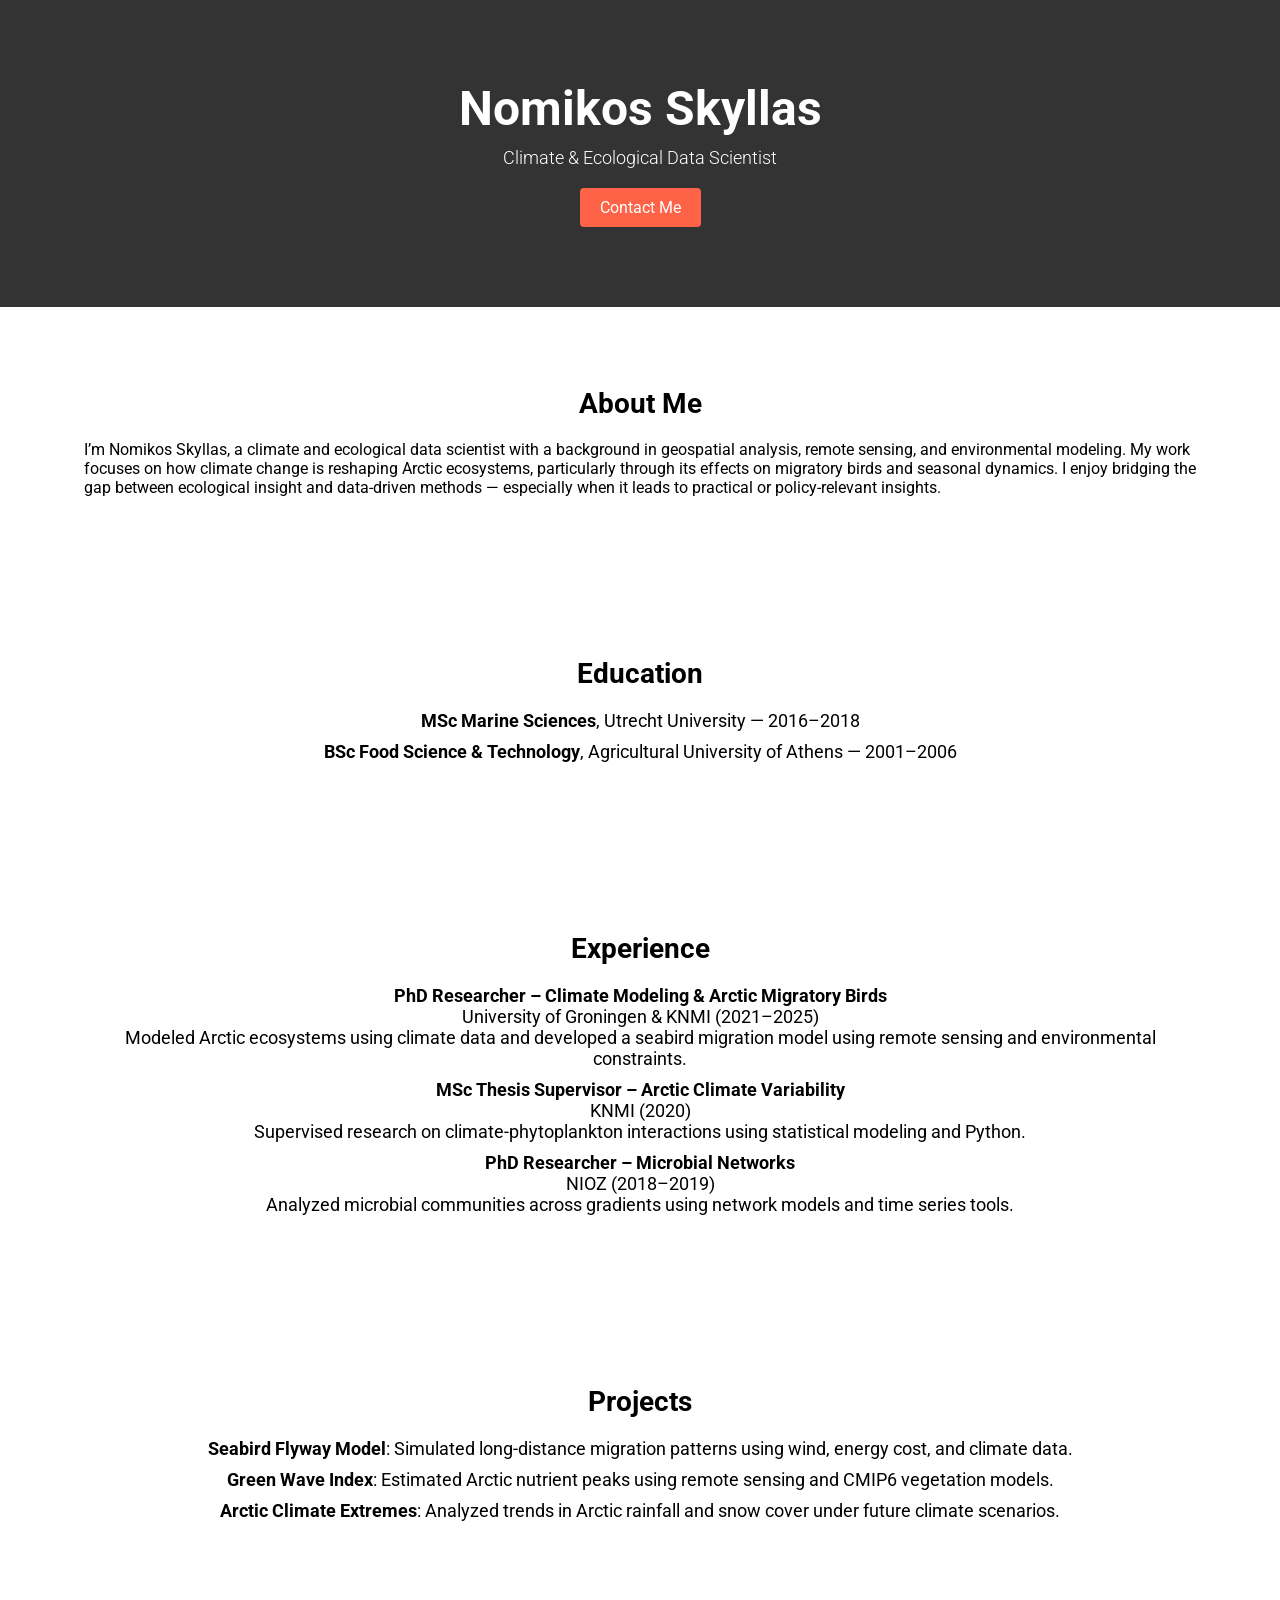
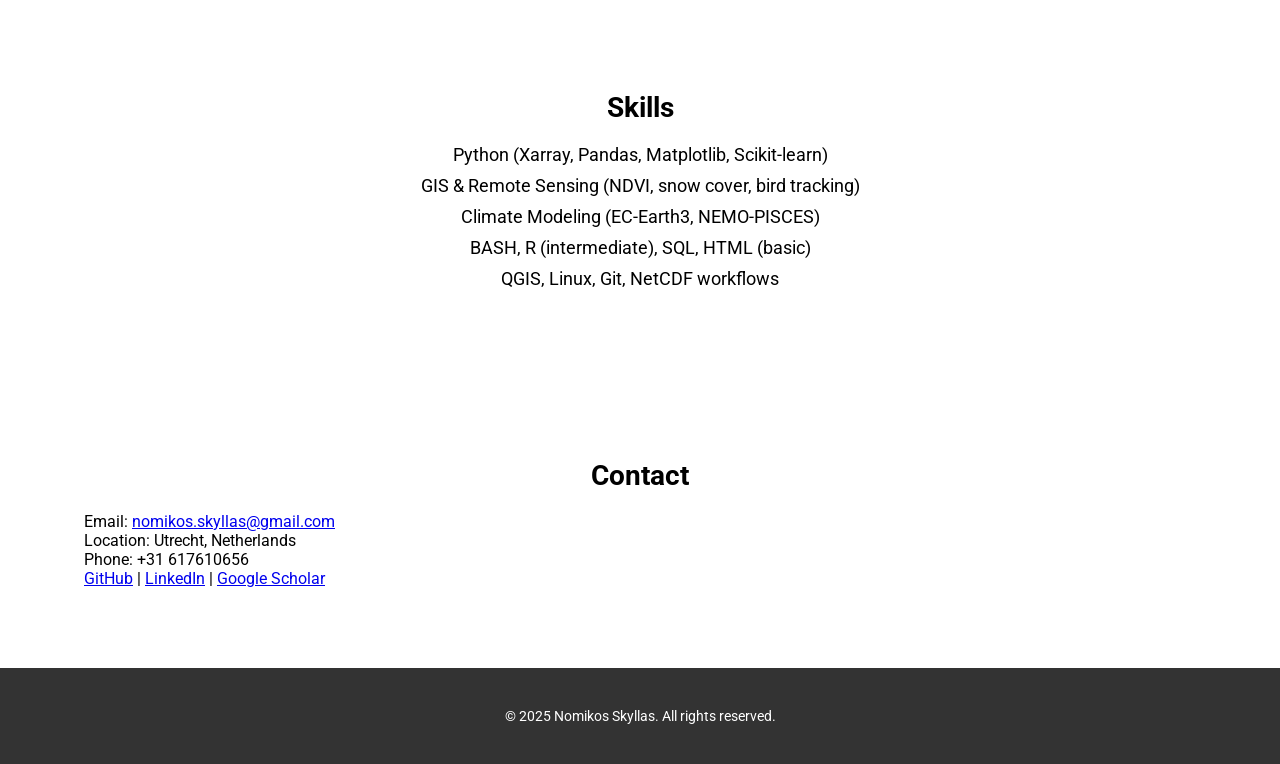
==== index.html @ 6b1311b4 "Update index.html" ====
<!DOCTYPE html>
<html lang="en">
<head>
    <meta charset="UTF-8">
    <meta name="viewport" content="width=device-width, initial-scale=1.0">
    <title>Nomikos Skyllas | Portfolio</title>
    <link href="https://fonts.googleapis.com/css2?family=Roboto:wght@400;700&display=swap" rel="stylesheet">
    <link rel="stylesheet" href="style.css">
</head>
<body>
    <header>
        <div class="container">
            <h1>Nomikos Skyllas</h1>
            <p>Climate & Ecological Data Scientist</p>
            <a href="#contact" class="btn">Contact Me</a>
        </div>
    </header>

    <section id="about">
        <div class="container">
            <h2>About Me</h2>
            <p>I’m Nomikos Skyllas, a climate and ecological data scientist with a background in geospatial analysis, remote sensing, and environmental modeling. My work focuses on how climate change is reshaping Arctic ecosystems, particularly through its effects on migratory birds and seasonal dynamics. I enjoy bridging the gap between ecological insight and data-driven methods — especially when it leads to practical or policy-relevant insights.</p>
        </div>
    </section>

    <section id="education">
        <div class="container">
            <h2>Education</h2>
            <ul>
                <li><strong>MSc Marine Sciences</strong>, Utrecht University — 2016–2018</li>
                <li><strong>BSc Food Science & Technology</strong>, Agricultural University of Athens — 2001–2006</li>
            </ul>
        </div>
    </section>

    <section id="experience">
        <div class="container">
            <h2>Experience</h2>
            <ul>
                <li><strong>PhD Researcher – Climate Modeling & Arctic Migratory Birds</strong><br>
                University of Groningen & KNMI (2021–2025)<br>
                Modeled Arctic ecosystems using climate data and developed a seabird migration model using remote sensing and environmental constraints.</li>
                <li><strong>MSc Thesis Supervisor – Arctic Climate Variability</strong><br>
                KNMI (2020)<br>
                Supervised research on climate-phytoplankton interactions using statistical modeling and Python.</li>
                <li><strong>PhD Researcher – Microbial Networks</strong><br>
                NIOZ (2018–2019)<br>
                Analyzed microbial communities across gradients using network models and time series tools.</li>
            </ul>
        </div>
    </section>

    <section id="projects">
        <div class="container">
            <h2>Projects</h2>
            <ul>
                <li><strong>Seabird Flyway Model</strong>: Simulated long-distance migration patterns using wind, energy cost, and climate data.</li>
                <li><strong>Green Wave Index</strong>: Estimated Arctic nutrient peaks using remote sensing and CMIP6 vegetation models.</li>
                <li><strong>Arctic Climate Extremes</strong>: Analyzed trends in Arctic rainfall and snow cover under future climate scenarios.</li>
            </ul>
        </div>
    </section>

    <section id="skills">
        <div class="container">
            <h2>Skills</h2>
            <ul>
                <li>Python (Xarray, Pandas, Matplotlib, Scikit-learn)</li>
                <li>GIS & Remote Sensing (NDVI, snow cover, bird tracking)</li>
                <li>Climate Modeling (EC-Earth3, NEMO-PISCES)</li>
                <li>BASH, R (intermediate), SQL, HTML (basic)</li>
                <li>QGIS, Linux, Git, NetCDF workflows</li>
            </ul>
        </div>
    </section>

    <section id="contact">
        <div class="container">
            <h2>Contact</h2>
            <p>Email: <a href="mailto:nomikos.skyllas@gmail.com">nomikos.skyllas@gmail.com</a></p>
            <p>Location: Utrecht, Netherlands</p>
            <p>Phone: +31 617610656</p>
            <p>
                <a href="https://github.com/NSkyllas" target="_blank">GitHub</a> |
                <a href="https://www.linkedin.com/in/nomikos-skyllas" target="_blank">LinkedIn</a> |
                <a href="https://scholar.google.nl/citations?user=HnM_-lwAAAAJ&hl=en" target="_blank">Google Scholar</a>
            </p>
        </div>
    </section>

    <footer>
        <div class="container">
            <p>&copy; 2025 Nomikos Skyllas. All rights reserved.</p>
        </div>
    </footer>
</body>
</html>
---- style.css ----
/* style.css */
* {
    margin: 0;
    padding: 0;
    box-sizing: border-box;
}

body {
    font-family: 'Roboto', sans-serif;
}

.container {
    width: 90%;
    max-width: 1200px;
    margin: 0 auto;
    padding: 20px;
}

header {
    background: #333;
    color: white;
    padding: 60px 0;
    text-align: center;
}

header h1 {
    font-size: 48px;
    margin-bottom: 10px;
}

header p {
    font-size: 18px;
    font-weight: 300;
}

header .btn {
    display: inline-block;
    margin-top: 20px;
    padding: 10px 20px;
    background-color: #ff6347;
    color: white;
    text-decoration: none;
    border-radius: 4px;
    font-size: 16px;
    transition: background-color 0.3s ease;
}

header .btn:hover {
    background-color: #e5533f;
}

section {
    padding: 60px 0;
}

h2 {
    font-size: 28px;
    margin-bottom: 20px;
    text-align: center;
}

ul {
    list-style: none;
    padding: 0;
    text-align: center;
}

ul li {
    font-size: 18px;
    margin-bottom: 10px;
}

ul li a {
    color: #333;
    text-decoration: none;
    transition: color 0.3s;
}

ul li a:hover {
    color: #ff6347;
}

footer {
    background-color: #333;
    color: white;
    padding: 20px 0;
    text-align: center;
}

footer p {
    font-size: 14px;
}
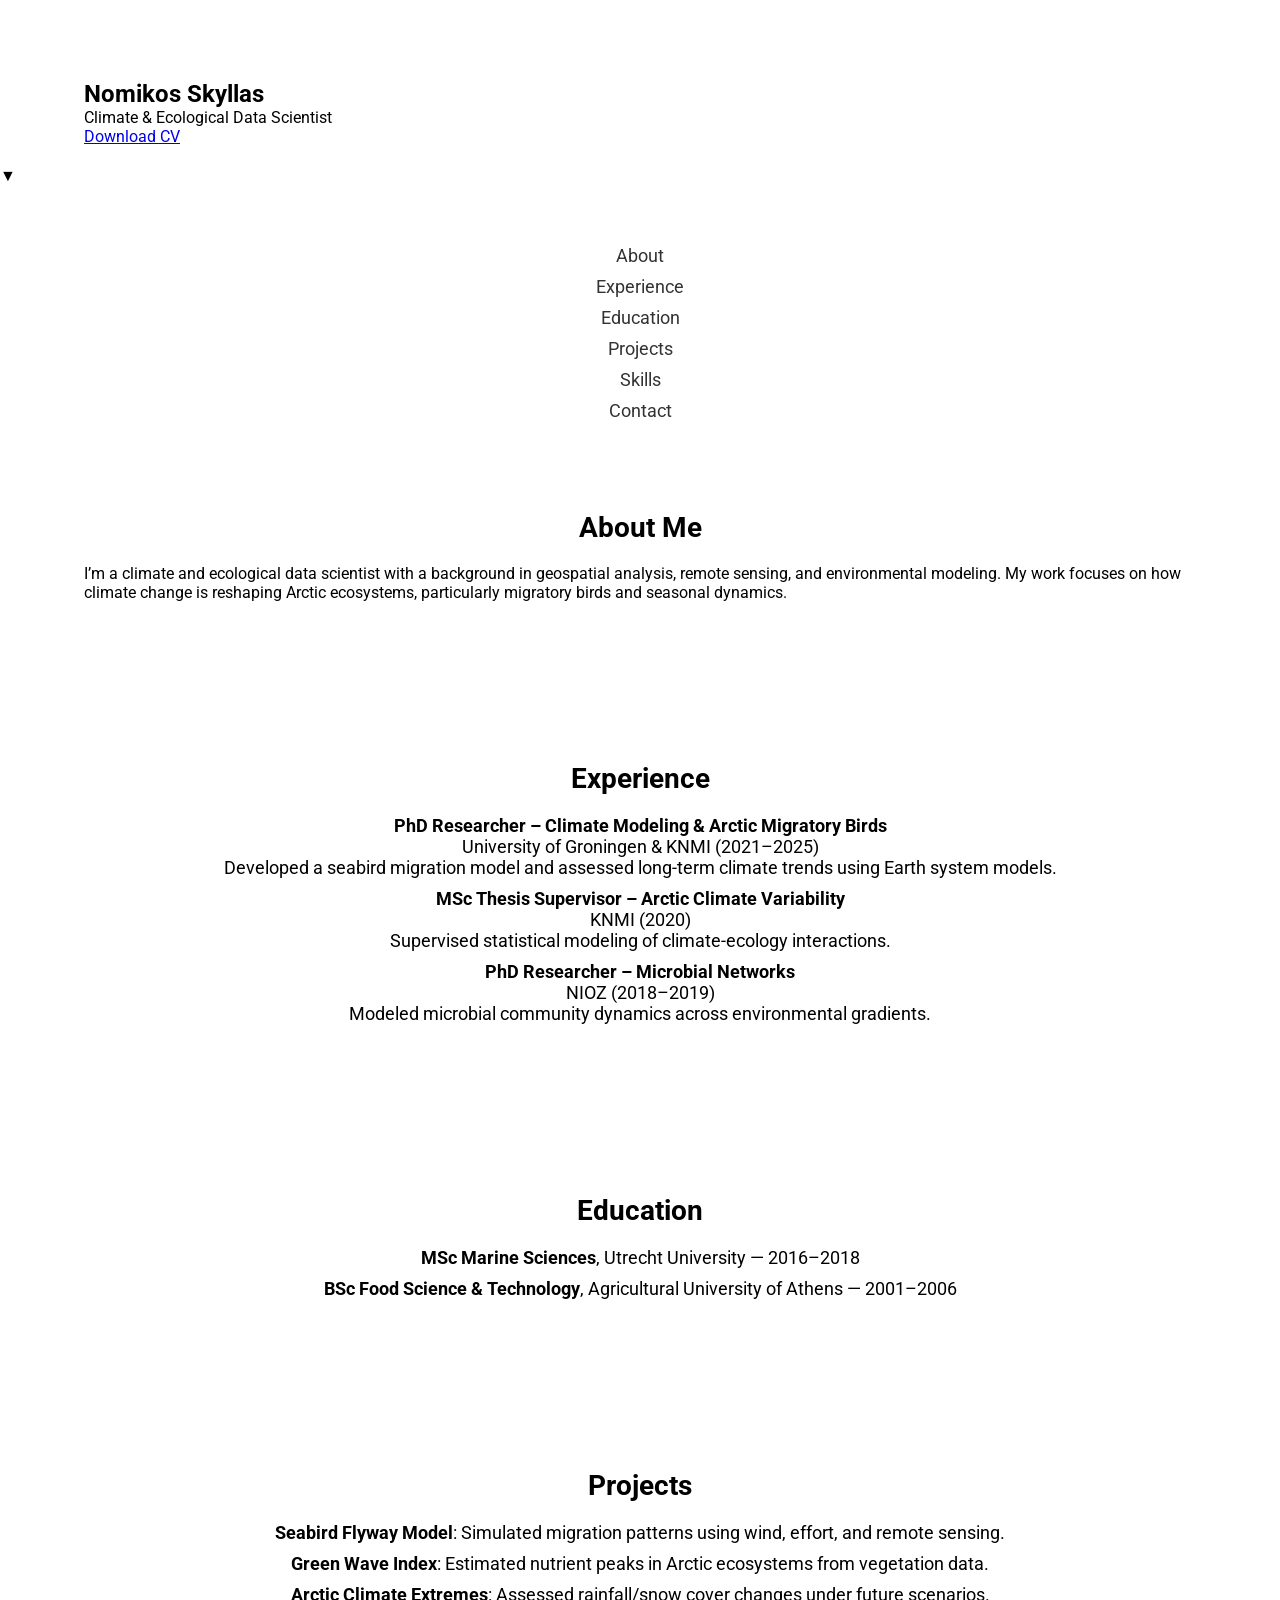
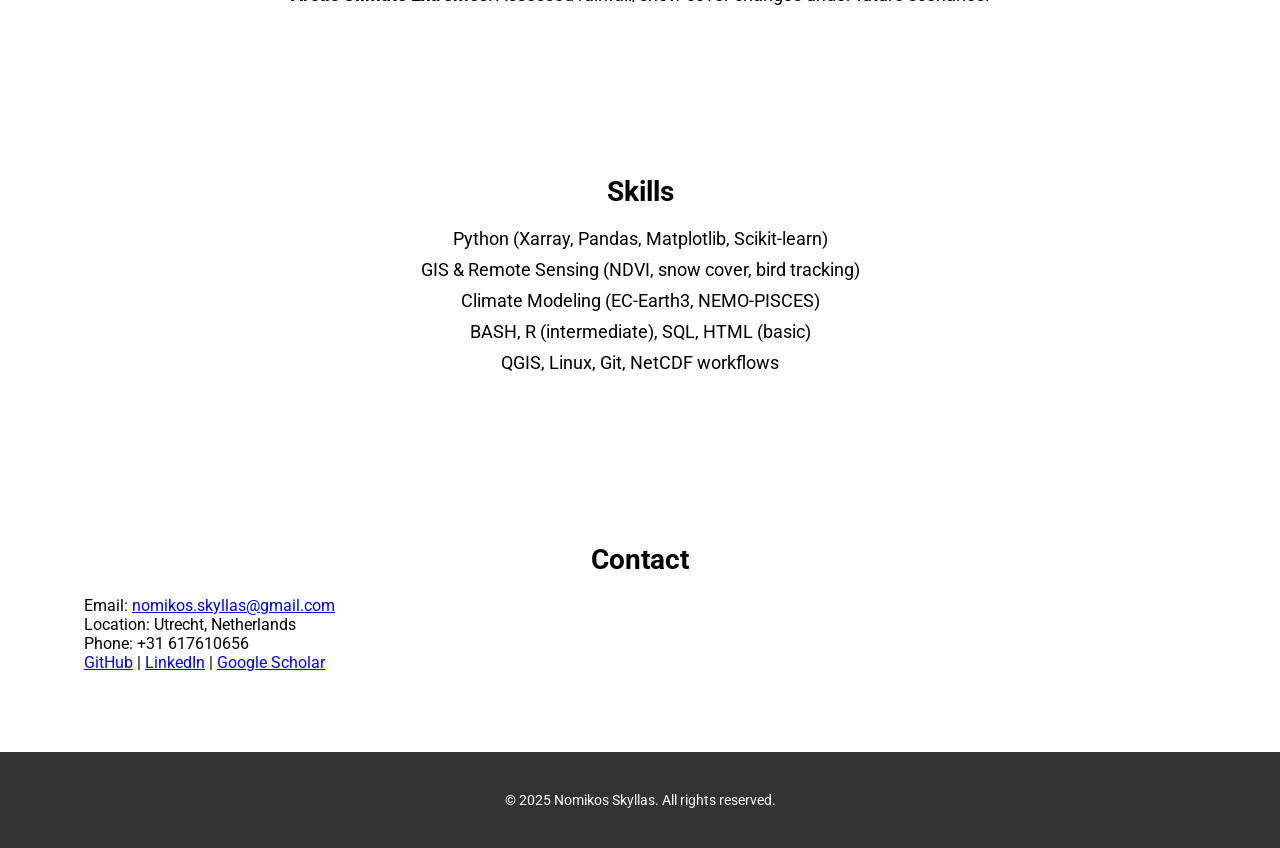
==== commit c222ef3b: "Update index.html" ====
--- a/index.html
+++ b/index.html
@@ -1,97 +1,124 @@
 <!DOCTYPE html>
 <html lang="en">
 <head>
-    <meta charset="UTF-8">
-    <meta name="viewport" content="width=device-width, initial-scale=1.0">
-    <title>Nomikos Skyllas | Portfolio</title>
-    <link href="https://fonts.googleapis.com/css2?family=Roboto:wght@400;700&display=swap" rel="stylesheet">
-    <link rel="stylesheet" href="style.css">
+  <meta charset="UTF-8" />
+  <meta name="viewport" content="width=device-width, initial-scale=1.0"/>
+  <title>Nomikos Skyllas | Portfolio</title>
+  <link href="https://fonts.googleapis.com/css2?family=Roboto:wght@400;700&display=swap" rel="stylesheet"/>
+  <link rel="stylesheet" href="style.css" />
 </head>
 <body>
-    <header>
-        <div class="container">
-            <h1>Nomikos Skyllas</h1>
-            <p>Climate & Ecological Data Scientist</p>
-            <a href="#contact" class="btn">Contact Me</a>
-        </div>
-    </header>
 
-    <section id="about">
-        <div class="container">
-            <h2>About Me</h2>
-            <p>I’m Nomikos Skyllas, a climate and ecological data scientist with a background in geospatial analysis, remote sensing, and environmental modeling. My work focuses on how climate change is reshaping Arctic ecosystems, particularly through its effects on migratory birds and seasonal dynamics. I enjoy bridging the gap between ecological insight and data-driven methods — especially when it leads to practical or policy-relevant insights.</p>
-        </div>
-    </section>
+  <!-- HERO SECTION -->
+  <section id="hero">
+    <div class="hero-content container">
+      <h1>Nomikos Skyllas</h1>
+      <p>Climate & Ecological Data Scientist</p>
+      <a href="N_Skyllas_CV.pdf" class="btn" download>Download CV</a>
+    </div>
+    <div class="scroll-down">&#x25BC;</div>
+  </section>
 
-    <section id="education">
-        <div class="container">
-            <h2>Education</h2>
-            <ul>
-                <li><strong>MSc Marine Sciences</strong>, Utrecht University — 2016–2018</li>
-                <li><strong>BSc Food Science & Technology</strong>, Agricultural University of Athens — 2001–2006</li>
-            </ul>
-        </div>
-    </section>
+  <!-- NAVIGATION (optional floating menu or placeholder) -->
+  <nav class="main-nav">
+    <ul>
+      <li><a href="#about">About</a></li>
+      <li><a href="#experience">Experience</a></li>
+      <li><a href="#education">Education</a></li>
+      <li><a href="#projects">Projects</a></li>
+      <li><a href="#skills">Skills</a></li>
+      <li><a href="#contact">Contact</a></li>
+    </ul>
+  </nav>
 
-    <section id="experience">
-        <div class="container">
-            <h2>Experience</h2>
-            <ul>
-                <li><strong>PhD Researcher – Climate Modeling & Arctic Migratory Birds</strong><br>
-                University of Groningen & KNMI (2021–2025)<br>
-                Modeled Arctic ecosystems using climate data and developed a seabird migration model using remote sensing and environmental constraints.</li>
-                <li><strong>MSc Thesis Supervisor – Arctic Climate Variability</strong><br>
-                KNMI (2020)<br>
-                Supervised research on climate-phytoplankton interactions using statistical modeling and Python.</li>
-                <li><strong>PhD Researcher – Microbial Networks</strong><br>
-                NIOZ (2018–2019)<br>
-                Analyzed microbial communities across gradients using network models and time series tools.</li>
-            </ul>
-        </div>
-    </section>
+  <!-- ABOUT -->
+  <section id="about">
+    <div class="container">
+      <h2>About Me</h2>
+      <p>I’m a climate and ecological data scientist with a background in geospatial analysis, remote sensing, and environmental modeling. My work focuses on how climate change is reshaping Arctic ecosystems, particularly migratory birds and seasonal dynamics.</p>
+    </div>
+  </section>
 
-    <section id="projects">
-        <div class="container">
-            <h2>Projects</h2>
-            <ul>
-                <li><strong>Seabird Flyway Model</strong>: Simulated long-distance migration patterns using wind, energy cost, and climate data.</li>
-                <li><strong>Green Wave Index</strong>: Estimated Arctic nutrient peaks using remote sensing and CMIP6 vegetation models.</li>
-                <li><strong>Arctic Climate Extremes</strong>: Analyzed trends in Arctic rainfall and snow cover under future climate scenarios.</li>
-            </ul>
-        </div>
-    </section>
+  <!-- EXPERIENCE -->
+  <section id="experience">
+    <div class="container">
+      <h2>Experience</h2>
+      <ul>
+        <li>
+          <strong>PhD Researcher – Climate Modeling & Arctic Migratory Birds</strong><br>
+          University of Groningen & KNMI (2021–2025)<br>
+          Developed a seabird migration model and assessed long-term climate trends using Earth system models.
+        </li>
+        <li>
+          <strong>MSc Thesis Supervisor – Arctic Climate Variability</strong><br>
+          KNMI (2020)<br>
+          Supervised statistical modeling of climate-ecology interactions.
+        </li>
+        <li>
+          <strong>PhD Researcher – Microbial Networks</strong><br>
+          NIOZ (2018–2019)<br>
+          Modeled microbial community dynamics across environmental gradients.
+        </li>
+      </ul>
+    </div>
+  </section>
 
-    <section id="skills">
-        <div class="container">
-            <h2>Skills</h2>
-            <ul>
-                <li>Python (Xarray, Pandas, Matplotlib, Scikit-learn)</li>
-                <li>GIS & Remote Sensing (NDVI, snow cover, bird tracking)</li>
-                <li>Climate Modeling (EC-Earth3, NEMO-PISCES)</li>
-                <li>BASH, R (intermediate), SQL, HTML (basic)</li>
-                <li>QGIS, Linux, Git, NetCDF workflows</li>
-            </ul>
-        </div>
-    </section>
+  <!-- EDUCATION -->
+  <section id="education">
+    <div class="container">
+      <h2>Education</h2>
+      <ul>
+        <li><strong>MSc Marine Sciences</strong>, Utrecht University — 2016–2018</li>
+        <li><strong>BSc Food Science & Technology</strong>, Agricultural University of Athens — 2001–2006</li>
+      </ul>
+    </div>
+  </section>
 
-    <section id="contact">
-        <div class="container">
-            <h2>Contact</h2>
-            <p>Email: <a href="mailto:nomikos.skyllas@gmail.com">nomikos.skyllas@gmail.com</a></p>
-            <p>Location: Utrecht, Netherlands</p>
-            <p>Phone: +31 617610656</p>
-            <p>
-                <a href="https://github.com/NSkyllas" target="_blank">GitHub</a> |
-                <a href="https://www.linkedin.com/in/nomikos-skyllas" target="_blank">LinkedIn</a> |
-                <a href="https://scholar.google.nl/citations?user=HnM_-lwAAAAJ&hl=en" target="_blank">Google Scholar</a>
-            </p>
-        </div>
-    </section>
+  <!-- PROJECTS -->
+  <section id="projects">
+    <div class="container">
+      <h2>Projects</h2>
+      <ul>
+        <li><strong>Seabird Flyway Model</strong>: Simulated migration patterns using wind, effort, and remote sensing.</li>
+        <li><strong>Green Wave Index</strong>: Estimated nutrient peaks in Arctic ecosystems from vegetation data.</li>
+        <li><strong>Arctic Climate Extremes</strong>: Assessed rainfall/snow cover changes under future scenarios.</li>
+      </ul>
+    </div>
+  </section>
 
-    <footer>
-        <div class="container">
-            <p>&copy; 2025 Nomikos Skyllas. All rights reserved.</p>
-        </div>
-    </footer>
+  <!-- SKILLS -->
+  <section id="skills">
+    <div class="container">
+      <h2>Skills</h2>
+      <ul>
+        <li>Python (Xarray, Pandas, Matplotlib, Scikit-learn)</li>
+        <li>GIS & Remote Sensing (NDVI, snow cover, bird tracking)</li>
+        <li>Climate Modeling (EC-Earth3, NEMO-PISCES)</li>
+        <li>BASH, R (intermediate), SQL, HTML (basic)</li>
+        <li>QGIS, Linux, Git, NetCDF workflows</li>
+      </ul>
+    </div>
+  </section>
+
+  <!-- CONTACT -->
+  <section id="contact">
+    <div class="container">
+      <h2>Contact</h2>
+      <p>Email: <a href="mailto:nomikos.skyllas@gmail.com">nomikos.skyllas@gmail.com</a></p>
+      <p>Location: Utrecht, Netherlands</p>
+      <p>Phone: +31 617610656</p>
+      <p>
+        <a href="https://github.com/NSkyllas" target="_blank">GitHub</a> |
+        <a href="https://linkedin.com/in/nomikos-skyllas" target="_blank">LinkedIn</a> |
+        <a href="https://scholar.google.nl/citations?user=HnM_-lwAAAAJ&hl=en" target="_blank">Google Scholar</a>
+      </p>
+    </div>
+  </section>
+
+  <footer>
+    <div class="container">
+      <p>&copy; 2025 Nomikos Skyllas. All rights reserved.</p>
+    </div>
+  </footer>
 </body>
 </html>
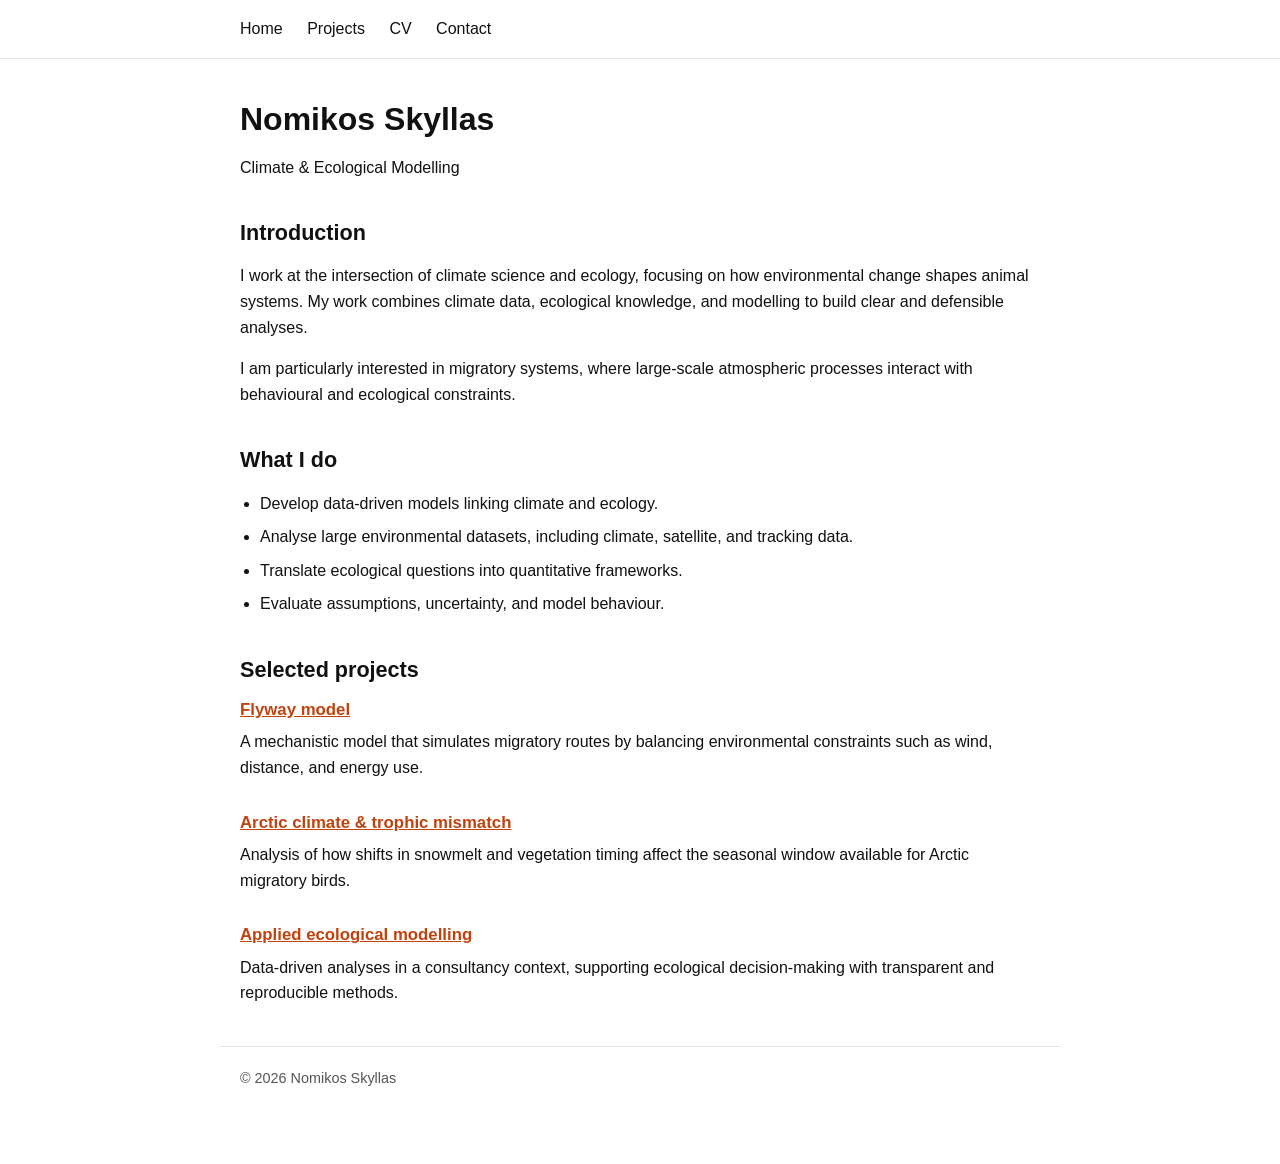
==== commit a5aec918: "created page" ====
--- a/index.html
+++ b/index.html
@@ -2,123 +2,84 @@
 <html lang="en">
 <head>
   <meta charset="UTF-8" />
-  <meta name="viewport" content="width=device-width, initial-scale=1.0"/>
-  <title>Nomikos Skyllas | Portfolio</title>
-  <link href="https://fonts.googleapis.com/css2?family=Roboto:wght@400;700&display=swap" rel="stylesheet"/>
-  <link rel="stylesheet" href="style.css" />
+  <meta name="viewport" content="width=device-width, initial-scale=1.0" />
+  <meta
+    name="description"
+    content="Portfolio website for Nomikos Skyllas, climate and ecological modelling specialist."
+  />
+  <title>Nomikos Skyllas | Home</title>
+  <link rel="stylesheet" href="assets/css/style.css" />
 </head>
 <body>
+  <header>
+    <nav aria-label="Primary">
+      <a href="index.html">Home</a>
+      <a href="projects.html">Projects</a>
+      <a href="cv.html">CV</a>
+      <a href="contact.html">Contact</a>
+    </nav>
+  </header>
 
-  <!-- HERO SECTION -->
-  <section id="hero">
-    <div class="hero-content container">
+  <main>
+    <section>
       <h1>Nomikos Skyllas</h1>
-      <p>Climate & Ecological Data Scientist</p>
-      <a href="N_Skyllas_CV.pdf" class="btn" download>Download CV</a>
-    </div>
-    <div class="scroll-down">&#x25BC;</div>
-  </section>
+      <p>Climate &amp; Ecological Modelling</p>
+    </section>
 
-  <!-- NAVIGATION (optional floating menu or placeholder) -->
-  <nav class="main-nav">
-    <ul>
-      <li><a href="#about">About</a></li>
-      <li><a href="#experience">Experience</a></li>
-      <li><a href="#education">Education</a></li>
-      <li><a href="#projects">Projects</a></li>
-      <li><a href="#skills">Skills</a></li>
-      <li><a href="#contact">Contact</a></li>
-    </ul>
-  </nav>
+    <section>
+      <h2>Introduction</h2>
+      <p>
+        I work at the intersection of climate science and ecology, focusing on how
+        environmental change shapes animal systems. My work combines climate data,
+        ecological knowledge, and modelling to build clear and defensible analyses.
+      </p>
+      <p>
+        I am particularly interested in migratory systems, where large-scale atmospheric
+        processes interact with behavioural and ecological constraints.
+      </p>
+    </section>
 
-  <!-- ABOUT -->
-  <section id="about">
-    <div class="container">
-      <h2>About Me</h2>
-      <p>I’m a climate and ecological data scientist with a background in geospatial analysis, remote sensing, and environmental modeling. My work focuses on how climate change is reshaping Arctic ecosystems, particularly migratory birds and seasonal dynamics.</p>
-    </div>
-  </section>
+    <section>
+      <h2>What I do</h2>
+      <ul>
+        <li>Develop data-driven models linking climate and ecology.</li>
+        <li>Analyse large environmental datasets, including climate, satellite, and tracking data.</li>
+        <li>Translate ecological questions into quantitative frameworks.</li>
+        <li>Evaluate assumptions, uncertainty, and model behaviour.</li>
+      </ul>
+    </section>
 
-  <!-- EXPERIENCE -->
-  <section id="experience">
-    <div class="container">
-      <h2>Experience</h2>
-      <ul>
-        <li>
-          <strong>PhD Researcher – Climate Modeling & Arctic Migratory Birds</strong><br>
-          University of Groningen & KNMI (2021–2025)<br>
-          Developed a seabird migration model and assessed long-term climate trends using Earth system models.
-        </li>
-        <li>
-          <strong>MSc Thesis Supervisor – Arctic Climate Variability</strong><br>
-          KNMI (2020)<br>
-          Supervised statistical modeling of climate-ecology interactions.
-        </li>
-        <li>
-          <strong>PhD Researcher – Microbial Networks</strong><br>
-          NIOZ (2018–2019)<br>
-          Modeled microbial community dynamics across environmental gradients.
-        </li>
-      </ul>
-    </div>
-  </section>
+    <section>
+      <h2>Selected projects</h2>
 
-  <!-- EDUCATION -->
-  <section id="education">
-    <div class="container">
-      <h2>Education</h2>
-      <ul>
-        <li><strong>MSc Marine Sciences</strong>, Utrecht University — 2016–2018</li>
-        <li><strong>BSc Food Science & Technology</strong>, Agricultural University of Athens — 2001–2006</li>
-      </ul>
-    </div>
-  </section>
+      <article class="project">
+        <h3><a href="projects/flyway-model.html">Flyway model</a></h3>
+        <p>
+          A mechanistic model that simulates migratory routes by balancing environmental
+          constraints such as wind, distance, and energy use.
+        </p>
+      </article>
 
-  <!-- PROJECTS -->
-  <section id="projects">
-    <div class="container">
-      <h2>Projects</h2>
-      <ul>
-        <li><strong>Seabird Flyway Model</strong>: Simulated migration patterns using wind, effort, and remote sensing.</li>
-        <li><strong>Green Wave Index</strong>: Estimated nutrient peaks in Arctic ecosystems from vegetation data.</li>
-        <li><strong>Arctic Climate Extremes</strong>: Assessed rainfall/snow cover changes under future scenarios.</li>
-      </ul>
-    </div>
-  </section>
+      <article class="project">
+        <h3><a href="projects/arctic-climate.html">Arctic climate &amp; trophic mismatch</a></h3>
+        <p>
+          Analysis of how shifts in snowmelt and vegetation timing affect the seasonal
+          window available for Arctic migratory birds.
+        </p>
+      </article>
 
-  <!-- SKILLS -->
-  <section id="skills">
-    <div class="container">
-      <h2>Skills</h2>
-      <ul>
-        <li>Python (Xarray, Pandas, Matplotlib, Scikit-learn)</li>
-        <li>GIS & Remote Sensing (NDVI, snow cover, bird tracking)</li>
-        <li>Climate Modeling (EC-Earth3, NEMO-PISCES)</li>
-        <li>BASH, R (intermediate), SQL, HTML (basic)</li>
-        <li>QGIS, Linux, Git, NetCDF workflows</li>
-      </ul>
-    </div>
-  </section>
-
-  <!-- CONTACT -->
-  <section id="contact">
-    <div class="container">
-      <h2>Contact</h2>
-      <p>Email: <a href="mailto:nomikos.skyllas@gmail.com">nomikos.skyllas@gmail.com</a></p>
-      <p>Location: Utrecht, Netherlands</p>
-      <p>Phone: +31 617610656</p>
-      <p>
-        <a href="https://github.com/NSkyllas" target="_blank">GitHub</a> |
-        <a href="https://linkedin.com/in/nomikos-skyllas" target="_blank">LinkedIn</a> |
-        <a href="https://scholar.google.nl/citations?user=HnM_-lwAAAAJ&hl=en" target="_blank">Google Scholar</a>
-      </p>
-    </div>
-  </section>
+      <article class="project">
+        <h3><a href="projects/ecological-modelling.html">Applied ecological modelling</a></h3>
+        <p>
+          Data-driven analyses in a consultancy context, supporting ecological
+          decision-making with transparent and reproducible methods.
+        </p>
+      </article>
+    </section>
+  </main>
 
   <footer>
-    <div class="container">
-      <p>&copy; 2025 Nomikos Skyllas. All rights reserved.</p>
-    </div>
+    <p>&copy; 2026 Nomikos Skyllas</p>
   </footer>
 </body>
 </html>
--- a/assets/css/style.css
+++ b/assets/css/style.css
@@ -0,0 +1,99 @@
+body {
+  margin: 0;
+  padding: 0;
+  background: #ffffff;
+  color: #111111;
+  font-family: Arial, Helvetica, sans-serif;
+  line-height: 1.6;
+}
+
+header {
+  border-bottom: 1px solid #e5e5e5;
+  padding: 16px 20px;
+}
+
+nav {
+  max-width: 800px;
+  margin: 0 auto;
+}
+
+nav a {
+  margin-right: 20px;
+  color: #111111;
+  text-decoration: none;
+}
+
+nav a:hover,
+nav a:focus {
+  color: #c2410c;
+  text-decoration: underline;
+}
+
+main {
+  max-width: 800px;
+  margin: 40px auto;
+  padding: 0 20px;
+}
+
+section {
+  margin-bottom: 40px;
+}
+
+h1,
+h2,
+h3 {
+  line-height: 1.25;
+  margin-top: 0;
+  color: #111111;
+}
+
+h1 {
+  font-size: 2rem;
+  margin-bottom: 0.5em;
+}
+
+h2 {
+  font-size: 1.35rem;
+  margin-bottom: 0.75em;
+}
+
+h3 {
+  font-size: 1.05rem;
+  margin-bottom: 0.5em;
+}
+
+p,
+ul {
+  margin-top: 0;
+  margin-bottom: 1em;
+}
+
+ul {
+  padding-left: 20px;
+}
+
+li {
+  margin-bottom: 0.5em;
+}
+
+a {
+  color: #c2410c;
+}
+
+a:hover,
+a:focus {
+  text-decoration: underline;
+}
+
+.project {
+  margin-bottom: 32px;
+}
+
+footer {
+  max-width: 800px;
+  margin: 40px auto;
+  padding: 20px;
+  border-top: 1px solid #e5e5e5;
+  color: #555555;
+  font-size: 0.9rem;
+}
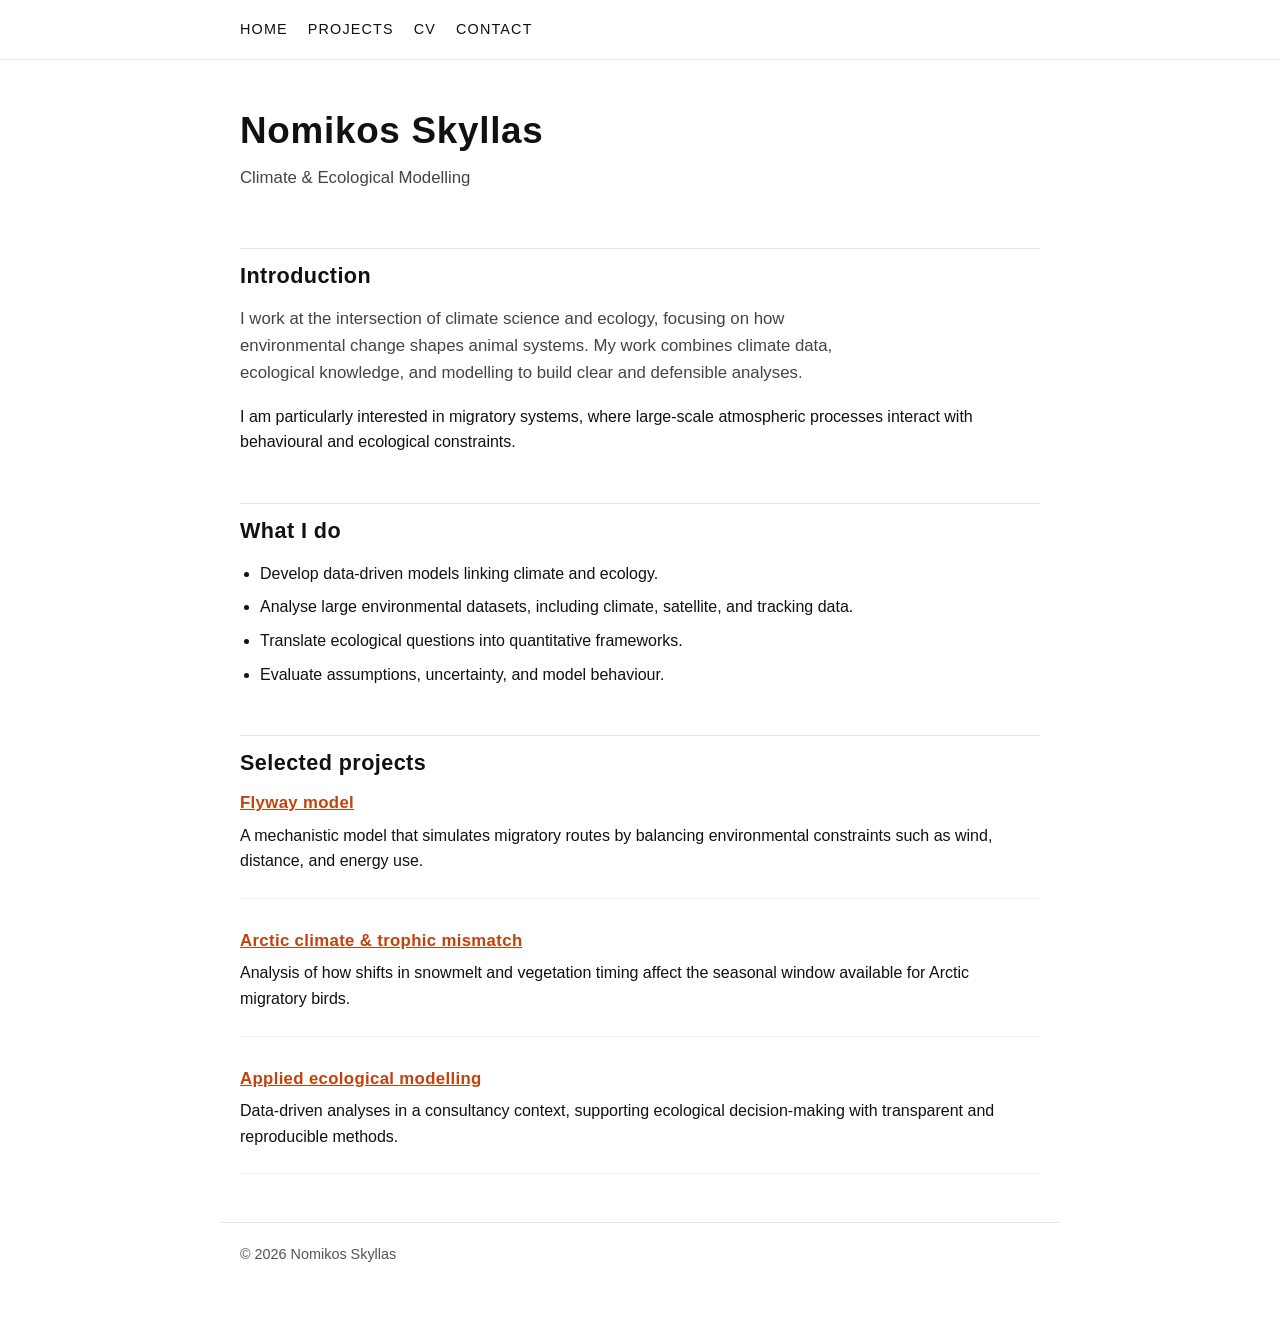
==== commit 29c659d3: "refined the style inspired by an online template" ====
--- a/index.html
+++ b/index.html
@@ -21,14 +21,14 @@
   </header>
 
   <main>
-    <section>
+    <section class="page-intro">
       <h1>Nomikos Skyllas</h1>
-      <p>Climate &amp; Ecological Modelling</p>
+      <p class="role">Climate &amp; Ecological Modelling</p>
     </section>
 
     <section>
       <h2>Introduction</h2>
-      <p>
+      <p class="lead">
         I work at the intersection of climate science and ecology, focusing on how
         environmental change shapes animal systems. My work combines climate data,
         ecological knowledge, and modelling to build clear and defensible analyses.
@@ -52,7 +52,7 @@
     <section>
       <h2>Selected projects</h2>
 
-      <article class="project">
+      <article class="project project-item">
         <h3><a href="projects/flyway-model.html">Flyway model</a></h3>
         <p>
           A mechanistic model that simulates migratory routes by balancing environmental
@@ -60,7 +60,7 @@
         </p>
       </article>
 
-      <article class="project">
+      <article class="project project-item">
         <h3><a href="projects/arctic-climate.html">Arctic climate &amp; trophic mismatch</a></h3>
         <p>
           Analysis of how shifts in snowmelt and vegetation timing affect the seasonal
@@ -68,7 +68,7 @@
         </p>
       </article>
 
-      <article class="project">
+      <article class="project project-item">
         <h3><a href="projects/ecological-modelling.html">Applied ecological modelling</a></h3>
         <p>
           Data-driven analyses in a consultancy context, supporting ecological
--- a/assets/css/style.css
+++ b/assets/css/style.css
@@ -3,24 +3,29 @@
   padding: 0;
   background: #ffffff;
   color: #111111;
-  font-family: Arial, Helvetica, sans-serif;
+  font-family: "Helvetica Neue", Arial, Helvetica, sans-serif;
   line-height: 1.6;
 }
 
 header {
-  border-bottom: 1px solid #e5e5e5;
-  padding: 16px 20px;
+  border-bottom: 1px solid #e6e6e6;
+  padding: 18px 20px;
 }
 
 nav {
   max-width: 800px;
   margin: 0 auto;
+  display: flex;
+  gap: 20px;
+  flex-wrap: wrap;
 }
 
 nav a {
-  margin-right: 20px;
   color: #111111;
   text-decoration: none;
+  font-size: 0.9rem;
+  letter-spacing: 0.08em;
+  text-transform: uppercase;
 }
 
 nav a:hover,
@@ -31,12 +36,12 @@
 
 main {
   max-width: 800px;
-  margin: 40px auto;
+  margin: 48px auto;
   padding: 0 20px;
 }
 
 section {
-  margin-bottom: 40px;
+  margin-bottom: 48px;
 }
 
 h1,
@@ -45,16 +50,19 @@
   line-height: 1.25;
   margin-top: 0;
   color: #111111;
+  letter-spacing: 0.02em;
 }
 
 h1 {
-  font-size: 2rem;
-  margin-bottom: 0.5em;
+  font-size: 2.3rem;
+  margin-bottom: 0.3em;
 }
 
 h2 {
   font-size: 1.35rem;
   margin-bottom: 0.75em;
+  padding-top: 14px;
+  border-top: 1px solid #e6e6e6;
 }
 
 h3 {
@@ -85,8 +93,31 @@
   text-decoration: underline;
 }
 
+.page-intro {
+  margin-bottom: 56px;
+}
+
+.role,
+.lead {
+  max-width: 40rem;
+  color: #444444;
+  font-size: 1.05rem;
+}
+
 .project {
   margin-bottom: 32px;
+}
+
+.project-item,
+.entry {
+  padding-bottom: 8px;
+  border-bottom: 1px solid #f0f0f0;
+}
+
+.project-item h2,
+.project-item h3 {
+  border-top: 0;
+  padding-top: 0;
 }
 
 footer {
@@ -97,3 +128,17 @@
   color: #555555;
   font-size: 0.9rem;
 }
+
+@media (max-width: 640px) {
+  main {
+    margin: 36px auto;
+  }
+
+  section {
+    margin-bottom: 40px;
+  }
+
+  h1 {
+    font-size: 1.9rem;
+  }
+}
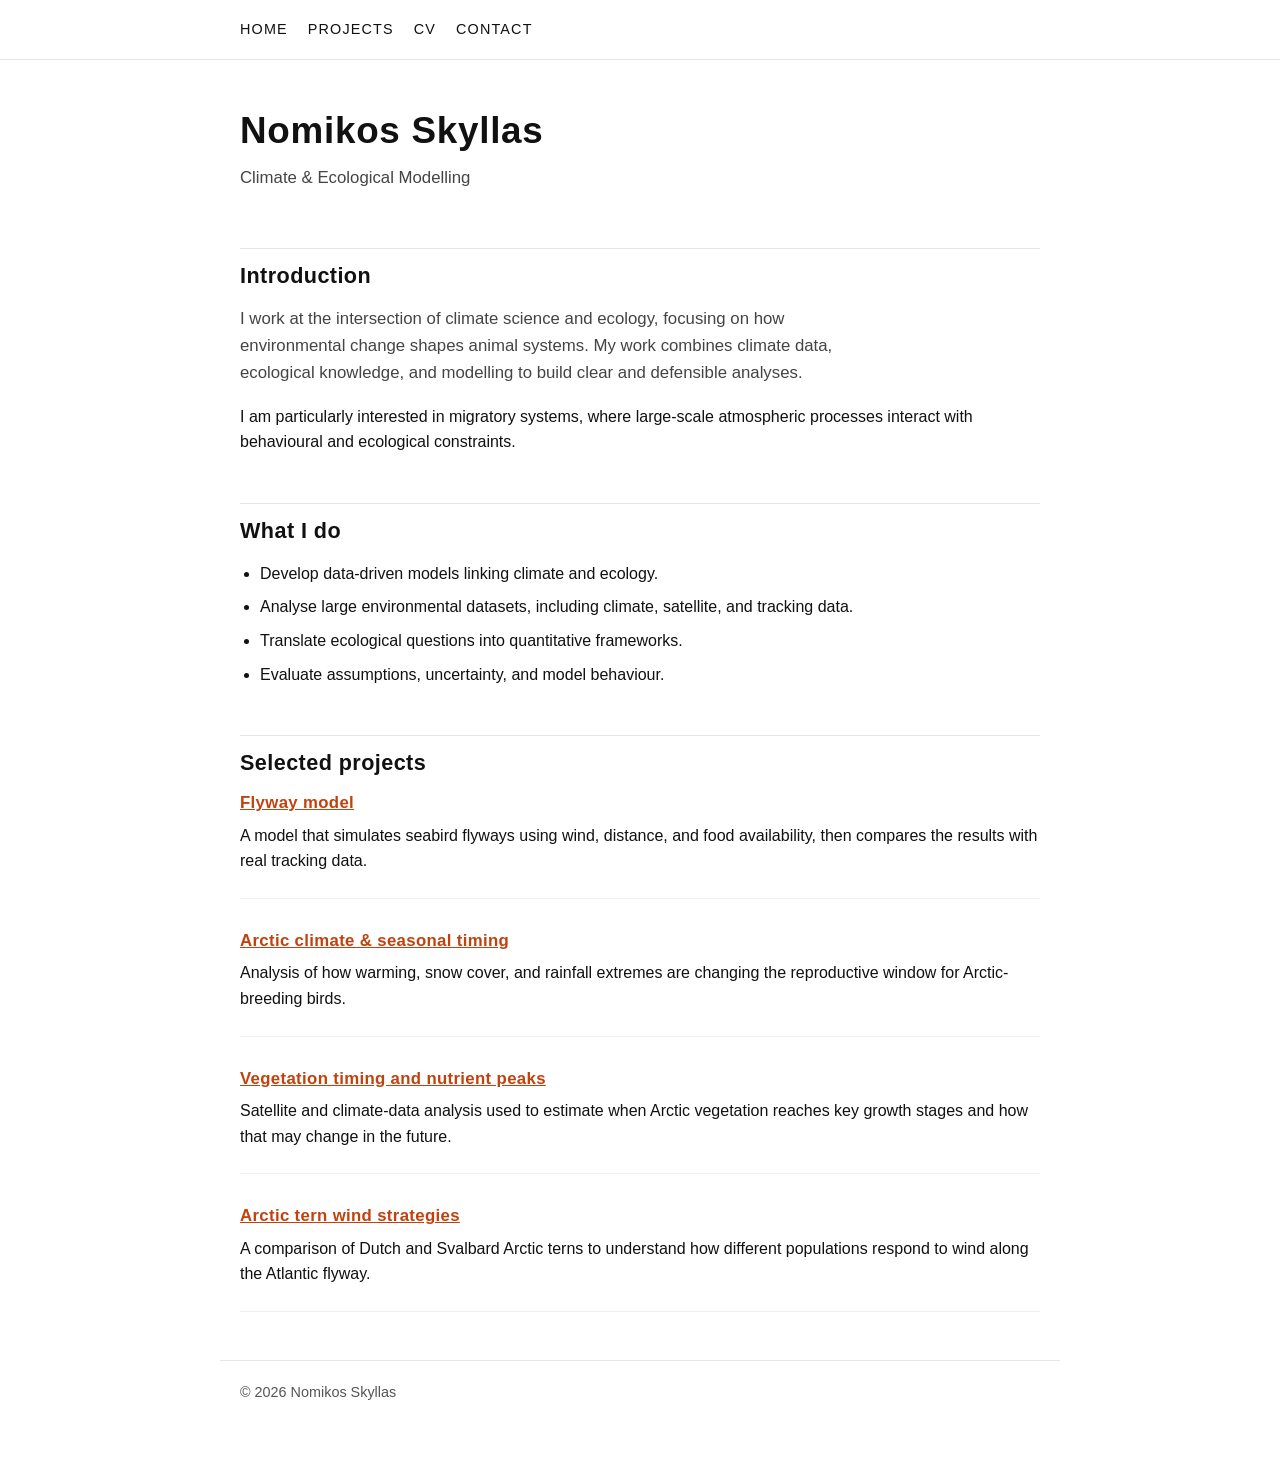
==== commit dc3846fb: "improved projects" ====
--- a/index.html
+++ b/index.html
@@ -55,24 +55,32 @@
       <article class="project project-item">
         <h3><a href="projects/flyway-model.html">Flyway model</a></h3>
         <p>
-          A mechanistic model that simulates migratory routes by balancing environmental
-          constraints such as wind, distance, and energy use.
+          A model that simulates seabird flyways using wind, distance, and food
+          availability, then compares the results with real tracking data.
         </p>
       </article>
 
       <article class="project project-item">
-        <h3><a href="projects/arctic-climate.html">Arctic climate &amp; trophic mismatch</a></h3>
+        <h3><a href="projects/arctic-climate.html">Arctic climate &amp; seasonal timing</a></h3>
         <p>
-          Analysis of how shifts in snowmelt and vegetation timing affect the seasonal
-          window available for Arctic migratory birds.
+          Analysis of how warming, snow cover, and rainfall extremes are changing the
+          reproductive window for Arctic-breeding birds.
         </p>
       </article>
 
       <article class="project project-item">
-        <h3><a href="projects/ecological-modelling.html">Applied ecological modelling</a></h3>
+        <h3><a href="projects/ecological-modelling.html">Vegetation timing and nutrient peaks</a></h3>
         <p>
-          Data-driven analyses in a consultancy context, supporting ecological
-          decision-making with transparent and reproducible methods.
+          Satellite and climate-data analysis used to estimate when Arctic vegetation
+          reaches key growth stages and how that may change in the future.
+        </p>
+      </article>
+
+      <article class="project project-item">
+        <h3><a href="projects/arctic-terns.html">Arctic tern wind strategies</a></h3>
+        <p>
+          A comparison of Dutch and Svalbard Arctic terns to understand how different
+          populations respond to wind along the Atlantic flyway.
         </p>
       </article>
     </section>
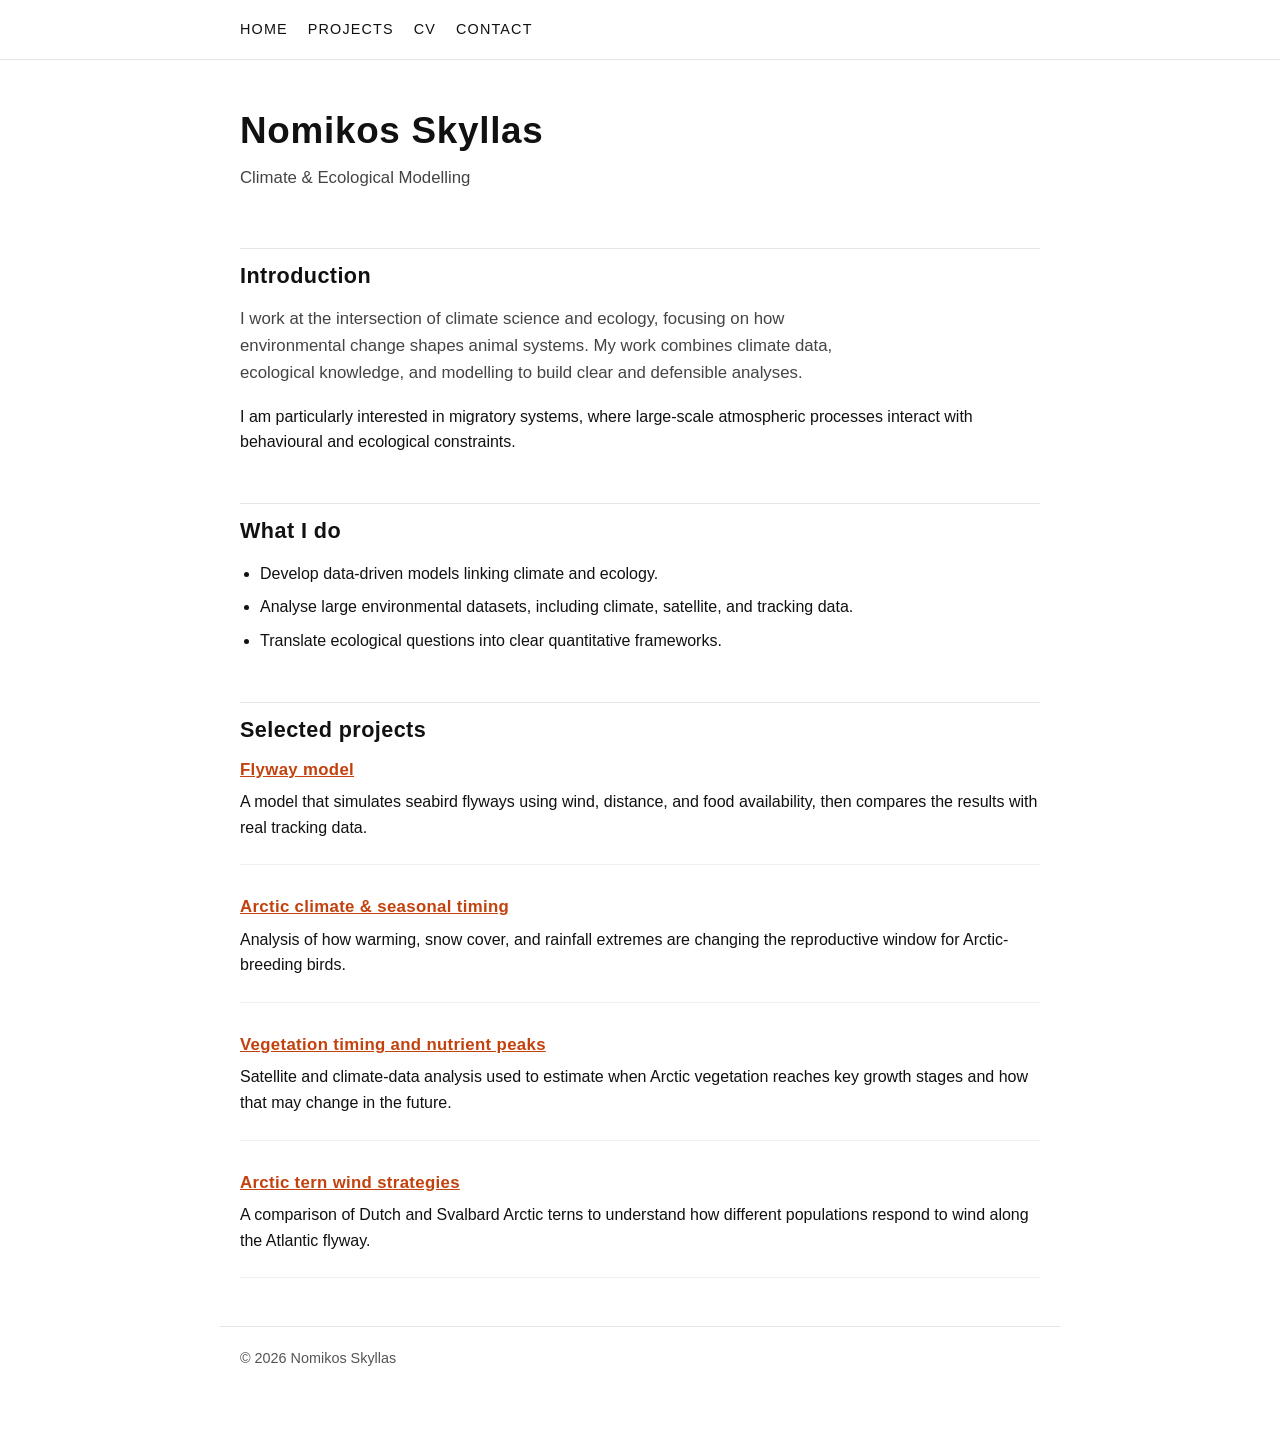
==== commit a6de5c0e: "structure updated around 4 projects" ====
--- a/index.html
+++ b/index.html
@@ -44,8 +44,7 @@
       <ul>
         <li>Develop data-driven models linking climate and ecology.</li>
         <li>Analyse large environmental datasets, including climate, satellite, and tracking data.</li>
-        <li>Translate ecological questions into quantitative frameworks.</li>
-        <li>Evaluate assumptions, uncertainty, and model behaviour.</li>
+        <li>Translate ecological questions into clear quantitative frameworks.</li>
       </ul>
     </section>
 
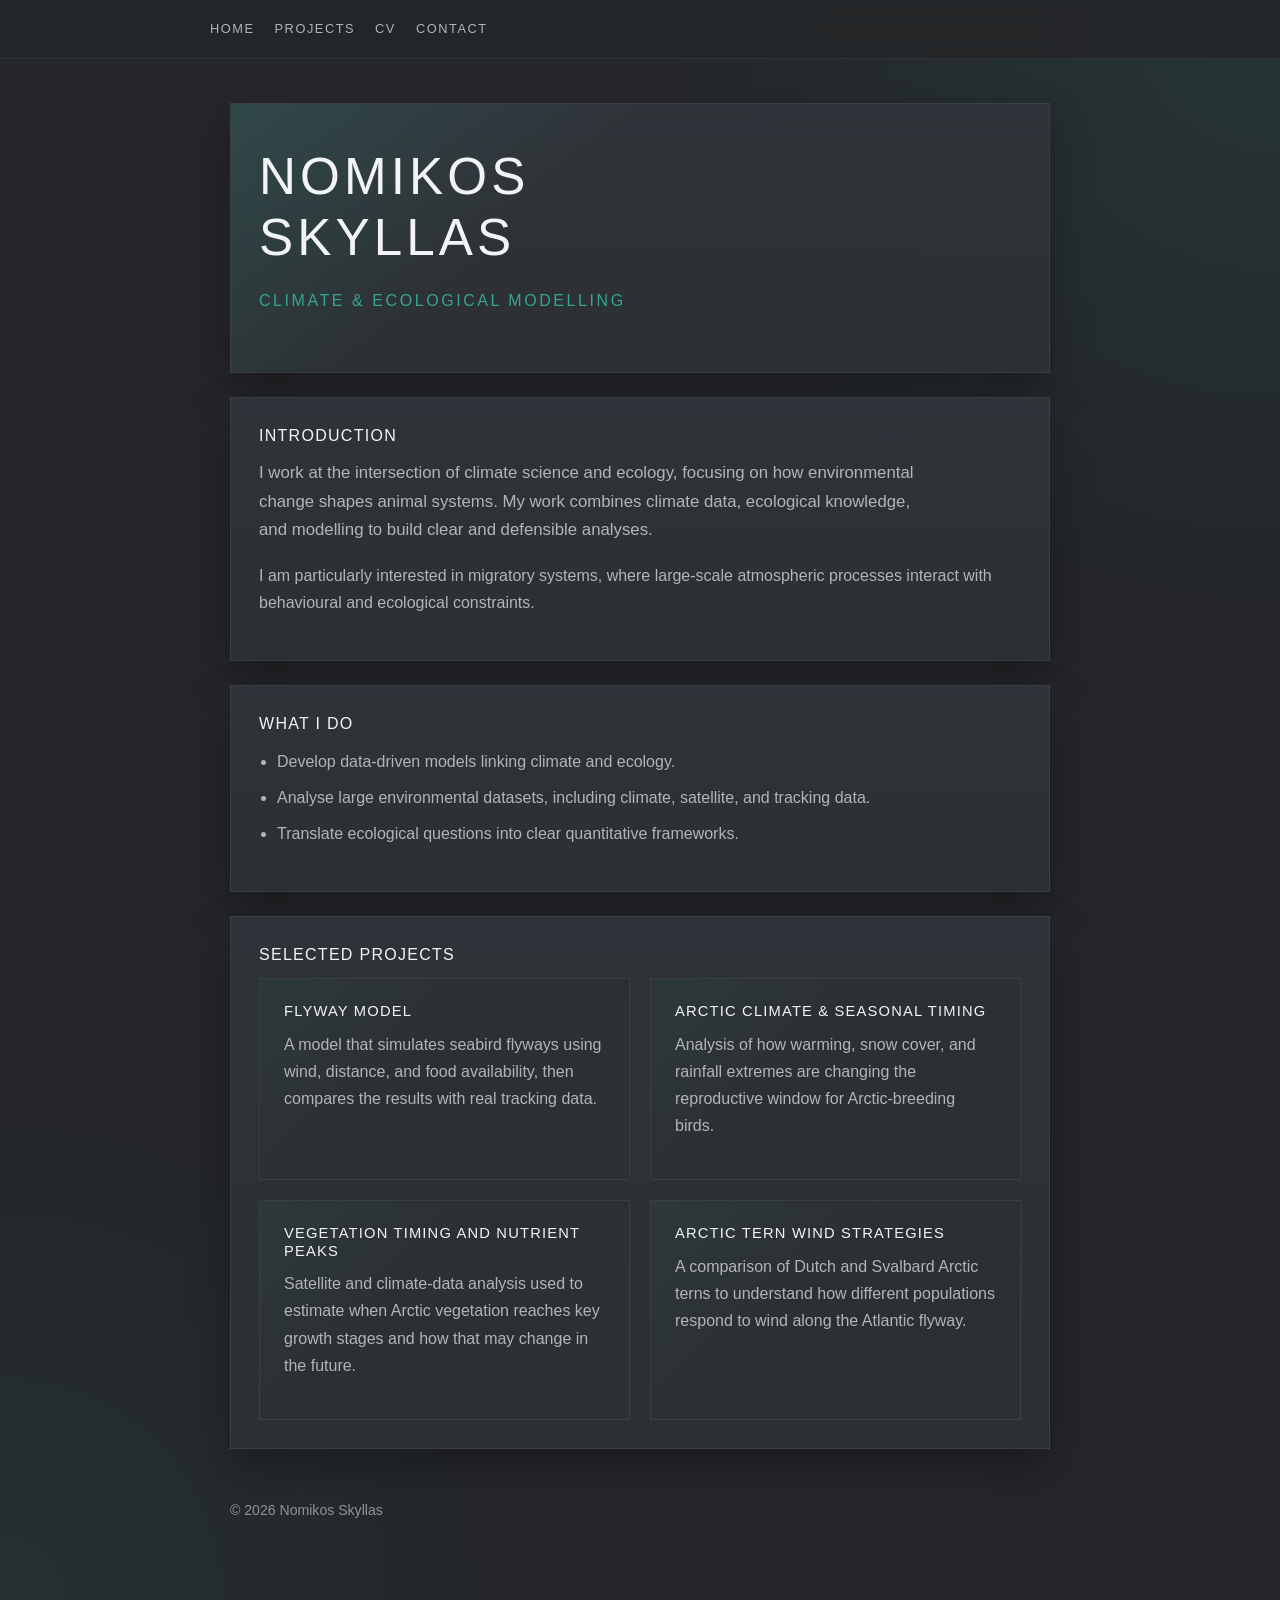
==== commit 6bf507bf: "style closer to template" ====
--- a/index.html
+++ b/index.html
@@ -50,38 +50,39 @@
 
     <section>
       <h2>Selected projects</h2>
+      <div class="project-list">
+        <article class="project project-item">
+          <h3><a href="projects/flyway-model.html">Flyway model</a></h3>
+          <p>
+            A model that simulates seabird flyways using wind, distance, and food
+            availability, then compares the results with real tracking data.
+          </p>
+        </article>
 
-      <article class="project project-item">
-        <h3><a href="projects/flyway-model.html">Flyway model</a></h3>
-        <p>
-          A model that simulates seabird flyways using wind, distance, and food
-          availability, then compares the results with real tracking data.
-        </p>
-      </article>
+        <article class="project project-item">
+          <h3><a href="projects/arctic-climate.html">Arctic climate &amp; seasonal timing</a></h3>
+          <p>
+            Analysis of how warming, snow cover, and rainfall extremes are changing the
+            reproductive window for Arctic-breeding birds.
+          </p>
+        </article>
 
-      <article class="project project-item">
-        <h3><a href="projects/arctic-climate.html">Arctic climate &amp; seasonal timing</a></h3>
-        <p>
-          Analysis of how warming, snow cover, and rainfall extremes are changing the
-          reproductive window for Arctic-breeding birds.
-        </p>
-      </article>
+        <article class="project project-item">
+          <h3><a href="projects/ecological-modelling.html">Vegetation timing and nutrient peaks</a></h3>
+          <p>
+            Satellite and climate-data analysis used to estimate when Arctic vegetation
+            reaches key growth stages and how that may change in the future.
+          </p>
+        </article>
 
-      <article class="project project-item">
-        <h3><a href="projects/ecological-modelling.html">Vegetation timing and nutrient peaks</a></h3>
-        <p>
-          Satellite and climate-data analysis used to estimate when Arctic vegetation
-          reaches key growth stages and how that may change in the future.
-        </p>
-      </article>
-
-      <article class="project project-item">
-        <h3><a href="projects/arctic-terns.html">Arctic tern wind strategies</a></h3>
-        <p>
-          A comparison of Dutch and Svalbard Arctic terns to understand how different
-          populations respond to wind along the Atlantic flyway.
-        </p>
-      </article>
+        <article class="project project-item">
+          <h3><a href="projects/arctic-terns.html">Arctic tern wind strategies</a></h3>
+          <p>
+            A comparison of Dutch and Svalbard Arctic terns to understand how different
+            populations respond to wind along the Atlantic flyway.
+          </p>
+        </article>
+      </div>
     </section>
   </main>
 
--- a/assets/css/style.css
+++ b/assets/css/style.css
@@ -1,19 +1,49 @@
+:root {
+  --bg: #242629;
+  --panel: #2c2f33;
+  --panel-strong: #30343a;
+  --line: #3b3e43;
+  --text: #f3f4f5;
+  --muted: #b2b4b8;
+  --accent: #34a58e;
+  --accent-soft: rgba(52, 165, 142, 0.16);
+  --shadow: 0 18px 40px rgba(0, 0, 0, 0.28);
+}
+
+*,
+*::before,
+*::after {
+  box-sizing: border-box;
+}
+
+html {
+  scroll-behavior: smooth;
+}
+
 body {
   margin: 0;
   padding: 0;
-  background: #ffffff;
-  color: #111111;
+  background:
+    radial-gradient(circle at top right, rgba(52, 165, 142, 0.12), transparent 30%),
+    radial-gradient(circle at bottom left, rgba(52, 165, 142, 0.08), transparent 24%),
+    var(--bg);
+  color: var(--text);
   font-family: "Helvetica Neue", Arial, Helvetica, sans-serif;
-  line-height: 1.6;
+  line-height: 1.7;
 }
 
 header {
-  border-bottom: 1px solid #e6e6e6;
+  position: sticky;
+  top: 0;
+  z-index: 10;
+  border-bottom: 1px solid rgba(255, 255, 255, 0.06);
+  background: rgba(36, 38, 41, 0.92);
+  backdrop-filter: blur(10px);
   padding: 18px 20px;
 }
 
 nav {
-  max-width: 800px;
+  max-width: 860px;
   margin: 0 auto;
   display: flex;
   gap: 20px;
@@ -21,53 +51,66 @@
 }
 
 nav a {
-  color: #111111;
-  text-decoration: none;
-  font-size: 0.9rem;
-  letter-spacing: 0.08em;
+  color: var(--muted);
+  text-decoration: none;
+  font-size: 0.8rem;
+  letter-spacing: 0.12em;
   text-transform: uppercase;
+  transition: color 0.18s ease, border-color 0.18s ease;
 }
 
 nav a:hover,
 nav a:focus {
-  color: #c2410c;
-  text-decoration: underline;
+  color: var(--text);
+  text-decoration: none;
+}
+
+main,
+footer {
+  max-width: 860px;
+  margin-left: auto;
+  margin-right: auto;
+  padding-left: 20px;
+  padding-right: 20px;
 }
 
 main {
-  max-width: 800px;
-  margin: 48px auto;
-  padding: 0 20px;
+  margin-top: 44px;
+  margin-bottom: 40px;
 }
 
 section {
-  margin-bottom: 48px;
+  margin-bottom: 24px;
+  padding: 28px;
+  background: linear-gradient(180deg, rgba(48, 52, 58, 0.96), rgba(44, 47, 51, 0.96));
+  border: 1px solid var(--line);
+  box-shadow: var(--shadow);
 }
 
 h1,
 h2,
 h3 {
-  line-height: 1.25;
   margin-top: 0;
-  color: #111111;
-  letter-spacing: 0.02em;
+  line-height: 1.2;
+  color: var(--text);
+  letter-spacing: 0.08em;
+  text-transform: uppercase;
+  font-weight: 300;
 }
 
 h1 {
-  font-size: 2.3rem;
-  margin-bottom: 0.3em;
+  margin-bottom: 0.35em;
+  font-size: clamp(2.2rem, 4vw, 3.5rem);
 }
 
 h2 {
-  font-size: 1.35rem;
-  margin-bottom: 0.75em;
-  padding-top: 14px;
-  border-top: 1px solid #e6e6e6;
+  font-size: 1rem;
+  margin-bottom: 0.9em;
 }
 
 h3 {
-  font-size: 1.05rem;
-  margin-bottom: 0.5em;
+  font-size: 0.92rem;
+  margin-bottom: 0.65em;
 }
 
 p,
@@ -77,68 +120,151 @@
 }
 
 ul {
-  padding-left: 20px;
+  padding-left: 18px;
 }
 
 li {
-  margin-bottom: 0.5em;
+  margin-bottom: 0.55em;
 }
 
 a {
-  color: #c2410c;
+  color: var(--accent);
+  text-decoration: none;
 }
 
 a:hover,
 a:focus {
-  text-decoration: underline;
+  color: #58c8b1;
+  text-decoration: none;
 }
 
 .page-intro {
-  margin-bottom: 56px;
-}
-
-.role,
+  padding: 42px 28px;
+  background:
+    linear-gradient(135deg, rgba(52, 165, 142, 0.18), transparent 38%),
+    linear-gradient(180deg, rgba(48, 52, 58, 0.98), rgba(44, 47, 51, 0.98));
+}
+
+.page-intro h1 {
+  max-width: 14ch;
+}
+
+.role {
+  color: var(--accent);
+  font-size: 1rem;
+  letter-spacing: 0.16em;
+  text-transform: uppercase;
+}
+
 .lead {
-  max-width: 40rem;
-  color: #444444;
+  max-width: 42rem;
+  color: var(--muted);
   font-size: 1.05rem;
 }
 
+.project-list {
+  display: grid;
+  grid-template-columns: repeat(2, minmax(0, 1fr));
+  gap: 20px;
+  background: transparent;
+  border: 0;
+  box-shadow: none;
+  padding: 0;
+}
+
 .project {
-  margin-bottom: 32px;
+  margin-bottom: 0;
 }
 
 .project-item,
 .entry {
-  padding-bottom: 8px;
-  border-bottom: 1px solid #f0f0f0;
+  position: relative;
+  overflow: hidden;
+  padding: 24px;
+  border: 1px solid var(--line);
+  background:
+    linear-gradient(135deg, rgba(52, 165, 142, 0.08), transparent 45%),
+    var(--panel);
+  transition: transform 0.18s ease, border-color 0.18s ease, background-color 0.18s ease;
+}
+
+.project-item:hover,
+.project-item:focus-within,
+.entry:hover,
+.entry:focus-within {
+  transform: translateY(-3px);
+  border-color: rgba(52, 165, 142, 0.45);
+  background:
+    linear-gradient(135deg, rgba(52, 165, 142, 0.14), transparent 45%),
+    var(--panel-strong);
 }
 
 .project-item h2,
 .project-item h3 {
+  padding-top: 0;
   border-top: 0;
+}
+
+.project-item p,
+.entry p,
+section p,
+section li {
+  color: var(--muted);
+}
+
+.project-item a:first-child,
+h2 a,
+h3 a {
+  color: var(--text);
+}
+
+.project-item a:first-child:hover,
+h2 a:hover,
+h3 a:hover {
+  color: var(--accent);
+}
+
+section > h2 {
   padding-top: 0;
+  border-top: 0;
 }
 
 footer {
-  max-width: 800px;
-  margin: 40px auto;
-  padding: 20px;
-  border-top: 1px solid #e5e5e5;
-  color: #555555;
-  font-size: 0.9rem;
+  margin-top: 0;
+  margin-bottom: 40px;
+  padding-top: 10px;
+  padding-bottom: 24px;
+  color: #8f9399;
+  font-size: 0.88rem;
+}
+
+@media (max-width: 760px) {
+  main {
+    margin-top: 28px;
+  }
+
+  section {
+    padding: 22px;
+  }
+
+  .project-list {
+    grid-template-columns: 1fr;
+  }
 }
 
 @media (max-width: 640px) {
-  main {
-    margin: 36px auto;
-  }
-
-  section {
-    margin-bottom: 40px;
+  nav {
+    gap: 12px 18px;
   }
 
   h1 {
-    font-size: 1.9rem;
-  }
-}
+    font-size: 1.95rem;
+  }
+
+  .page-intro,
+  section,
+  .project-item,
+  .entry {
+    padding: 20px;
+  }
+}
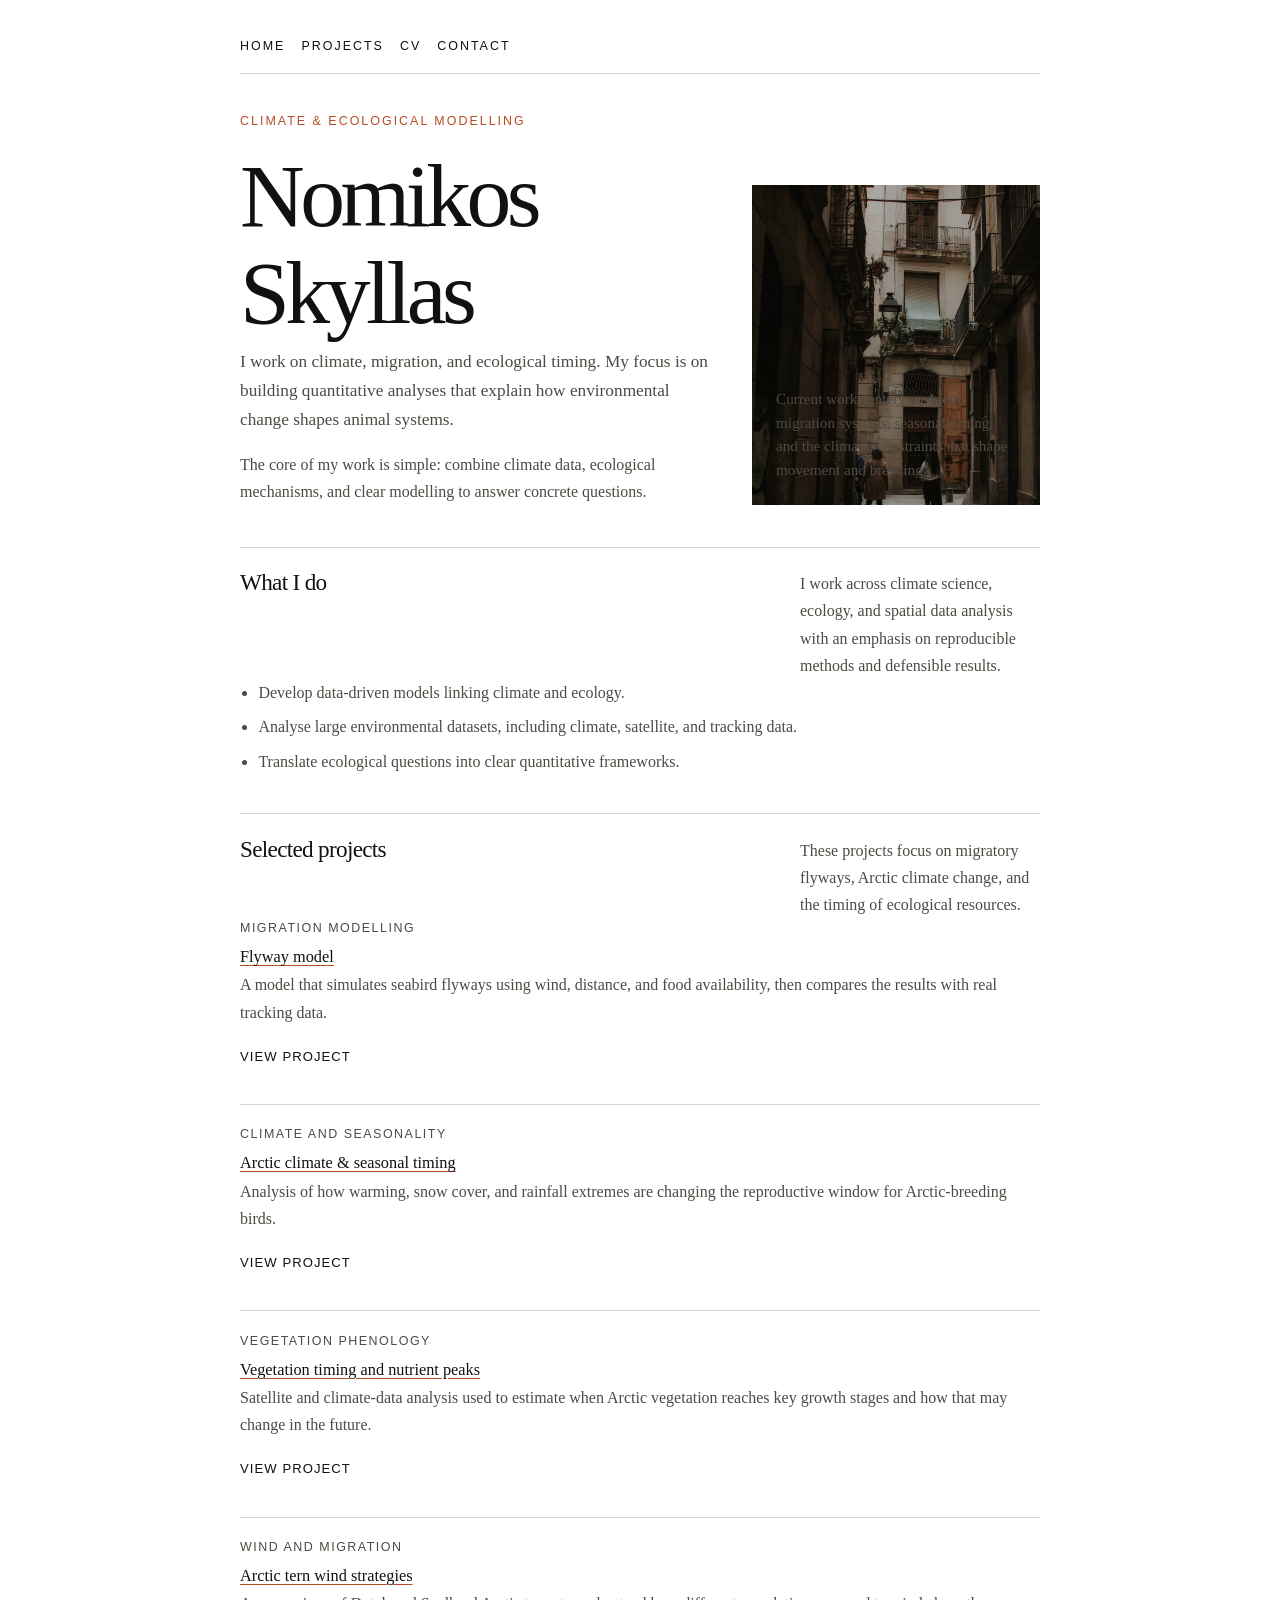
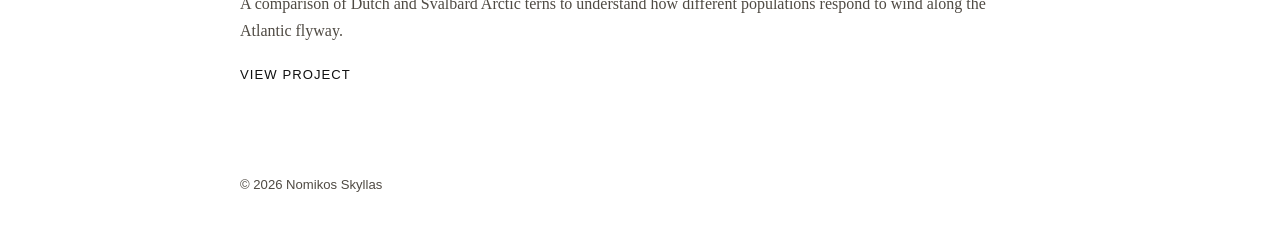
==== commit 8838700f: "style more organic and natural" ====
--- a/index.html
+++ b/index.html
@@ -21,26 +21,38 @@
   </header>
 
   <main>
-    <section class="page-intro">
-      <h1>Nomikos Skyllas</h1>
-      <p class="role">Climate &amp; Ecological Modelling</p>
+    <section class="home-hero">
+      <div class="hero-grid">
+        <div class="hero-copy">
+          <p class="role">Climate &amp; Ecological Modelling</p>
+          <h1>Nomikos Skyllas</h1>
+          <p class="lead">
+            I work on climate, migration, and ecological timing. My focus is on
+            building quantitative analyses that explain how environmental change
+            shapes animal systems.
+          </p>
+          <p>
+            The core of my work is simple: combine climate data, ecological
+            mechanisms, and clear modelling to answer concrete questions.
+          </p>
+        </div>
+        <aside class="hero-aside" aria-label="Visual introduction">
+          <p class="hero-note">
+            Current work centers on Arctic migration systems, seasonal timing, and
+            the climatic constraints that shape movement and breeding.
+          </p>
+        </aside>
+      </div>
     </section>
 
     <section>
-      <h2>Introduction</h2>
-      <p class="lead">
-        I work at the intersection of climate science and ecology, focusing on how
-        environmental change shapes animal systems. My work combines climate data,
-        ecological knowledge, and modelling to build clear and defensible analyses.
-      </p>
-      <p>
-        I am particularly interested in migratory systems, where large-scale atmospheric
-        processes interact with behavioural and ecological constraints.
-      </p>
-    </section>
-
-    <section>
-      <h2>What I do</h2>
+      <div class="section-heading">
+        <h2>What I do</h2>
+        <p>
+          I work across climate science, ecology, and spatial data analysis with an
+          emphasis on reproducible methods and defensible results.
+        </p>
+      </div>
       <ul>
         <li>Develop data-driven models linking climate and ecology.</li>
         <li>Analyse large environmental datasets, including climate, satellite, and tracking data.</li>
@@ -49,38 +61,52 @@
     </section>
 
     <section>
-      <h2>Selected projects</h2>
+      <div class="section-heading">
+        <h2>Selected projects</h2>
+        <p>
+          These projects focus on migratory flyways, Arctic climate change, and the
+          timing of ecological resources.
+        </p>
+      </div>
       <div class="project-list">
         <article class="project project-item">
+          <p class="project-meta">Migration modelling</p>
           <h3><a href="projects/flyway-model.html">Flyway model</a></h3>
           <p>
             A model that simulates seabird flyways using wind, distance, and food
             availability, then compares the results with real tracking data.
           </p>
+          <p><a class="project-link" href="projects/flyway-model.html">View project</a></p>
         </article>
 
         <article class="project project-item">
+          <p class="project-meta">Climate and seasonality</p>
           <h3><a href="projects/arctic-climate.html">Arctic climate &amp; seasonal timing</a></h3>
           <p>
             Analysis of how warming, snow cover, and rainfall extremes are changing the
             reproductive window for Arctic-breeding birds.
           </p>
+          <p><a class="project-link" href="projects/arctic-climate.html">View project</a></p>
         </article>
 
         <article class="project project-item">
+          <p class="project-meta">Vegetation phenology</p>
           <h3><a href="projects/ecological-modelling.html">Vegetation timing and nutrient peaks</a></h3>
           <p>
             Satellite and climate-data analysis used to estimate when Arctic vegetation
             reaches key growth stages and how that may change in the future.
           </p>
+          <p><a class="project-link" href="projects/ecological-modelling.html">View project</a></p>
         </article>
 
         <article class="project project-item">
+          <p class="project-meta">Wind and migration</p>
           <h3><a href="projects/arctic-terns.html">Arctic tern wind strategies</a></h3>
           <p>
             A comparison of Dutch and Svalbard Arctic terns to understand how different
             populations respond to wind along the Atlantic flyway.
           </p>
+          <p><a class="project-link" href="projects/arctic-terns.html">View project</a></p>
         </article>
       </div>
     </section>
--- a/assets/css/style.css
+++ b/assets/css/style.css
@@ -1,13 +1,11 @@
 :root {
-  --bg: #242629;
-  --panel: #2c2f33;
-  --panel-strong: #30343a;
-  --line: #3b3e43;
-  --text: #f3f4f5;
-  --muted: #b2b4b8;
-  --accent: #34a58e;
-  --accent-soft: rgba(52, 165, 142, 0.16);
-  --shadow: 0 18px 40px rgba(0, 0, 0, 0.28);
+  --bg: #ffffff;
+  --surface: #f7f4ef;
+  --line: #d9d1c6;
+  --text: #111111;
+  --muted: #4f4a43;
+  --accent: #b74d24;
+  --accent-soft: #f2e4db;
 }
 
 *,
@@ -22,249 +20,325 @@
 
 body {
   margin: 0;
-  padding: 0;
-  background:
-    radial-gradient(circle at top right, rgba(52, 165, 142, 0.12), transparent 30%),
-    radial-gradient(circle at bottom left, rgba(52, 165, 142, 0.08), transparent 24%),
-    var(--bg);
+  background: var(--bg);
   color: var(--text);
-  font-family: "Helvetica Neue", Arial, Helvetica, sans-serif;
+  font-family: Georgia, "Times New Roman", serif;
   line-height: 1.7;
 }
 
-header {
-  position: sticky;
-  top: 0;
-  z-index: 10;
-  border-bottom: 1px solid rgba(255, 255, 255, 0.06);
-  background: rgba(36, 38, 41, 0.92);
-  backdrop-filter: blur(10px);
-  padding: 18px 20px;
-}
-
-nav {
-  max-width: 860px;
-  margin: 0 auto;
-  display: flex;
-  gap: 20px;
-  flex-wrap: wrap;
-}
-
-nav a {
-  color: var(--muted);
-  text-decoration: none;
-  font-size: 0.8rem;
-  letter-spacing: 0.12em;
-  text-transform: uppercase;
-  transition: color 0.18s ease, border-color 0.18s ease;
-}
-
-nav a:hover,
-nav a:focus {
-  color: var(--text);
-  text-decoration: none;
-}
-
+img {
+  display: block;
+  max-width: 100%;
+}
+
+a {
+  color: inherit;
+  text-decoration-color: var(--accent);
+  text-decoration-thickness: 1px;
+  text-underline-offset: 0.16em;
+}
+
+a:hover,
+a:focus {
+  color: var(--accent);
+}
+
+header,
 main,
 footer {
-  max-width: 860px;
-  margin-left: auto;
-  margin-right: auto;
-  padding-left: 20px;
-  padding-right: 20px;
+  width: min(calc(100% - 2rem), 800px);
+  margin: 0 auto;
+}
+
+header {
+  padding: 1.5rem 0 0;
+}
+
+nav {
+  display: flex;
+  gap: 1rem;
+  flex-wrap: wrap;
+  padding: 0.75rem 0 1rem;
+  border-bottom: 1px solid var(--line);
+}
+
+nav a {
+  font-family: Arial, Helvetica, sans-serif;
+  font-size: 0.78rem;
+  letter-spacing: 0.16em;
+  text-transform: uppercase;
+  text-decoration: none;
 }
 
 main {
-  margin-top: 44px;
-  margin-bottom: 40px;
+  padding: 2rem 0 3rem;
 }
 
 section {
-  margin-bottom: 24px;
-  padding: 28px;
-  background: linear-gradient(180deg, rgba(48, 52, 58, 0.96), rgba(44, 47, 51, 0.96));
-  border: 1px solid var(--line);
-  box-shadow: var(--shadow);
+  padding: 1.4rem 0;
+  border-top: 1px solid var(--line);
+}
+
+section:first-child {
+  border-top: 0;
+  padding-top: 0;
 }
 
 h1,
 h2,
 h3 {
   margin-top: 0;
-  line-height: 1.2;
   color: var(--text);
-  letter-spacing: 0.08em;
-  text-transform: uppercase;
-  font-weight: 300;
+  line-height: 1.08;
+  font-weight: 500;
 }
 
 h1 {
-  margin-bottom: 0.35em;
-  font-size: clamp(2.2rem, 4vw, 3.5rem);
+  max-width: 10ch;
+  margin-bottom: 0.3rem;
+  font-size: clamp(3rem, 8vw, 5.6rem);
+  letter-spacing: -0.05em;
 }
 
 h2 {
-  font-size: 1rem;
-  margin-bottom: 0.9em;
+  margin-bottom: 0.8rem;
+  font-size: 1.45rem;
+  letter-spacing: -0.03em;
 }
 
 h3 {
-  font-size: 0.92rem;
-  margin-bottom: 0.65em;
+  margin-bottom: 0.45rem;
+  font-size: 1.02rem;
 }
 
 p,
 ul {
   margin-top: 0;
-  margin-bottom: 1em;
+  margin-bottom: 1rem;
 }
 
 ul {
-  padding-left: 18px;
+  padding-left: 1.15rem;
 }
 
 li {
-  margin-bottom: 0.55em;
-}
-
-a {
+  margin-bottom: 0.45rem;
+}
+
+.eyebrow,
+.role,
+.meta-label {
+  display: inline-block;
+  margin-bottom: 1rem;
   color: var(--accent);
-  text-decoration: none;
-}
-
-a:hover,
-a:focus {
-  color: #58c8b1;
-  text-decoration: none;
-}
-
-.page-intro {
-  padding: 42px 28px;
-  background:
-    linear-gradient(135deg, rgba(52, 165, 142, 0.18), transparent 38%),
-    linear-gradient(180deg, rgba(48, 52, 58, 0.98), rgba(44, 47, 51, 0.98));
-}
-
-.page-intro h1 {
-  max-width: 14ch;
-}
-
-.role {
-  color: var(--accent);
-  font-size: 1rem;
+  font-family: Arial, Helvetica, sans-serif;
+  font-size: 0.78rem;
   letter-spacing: 0.16em;
   text-transform: uppercase;
 }
 
+.page-intro {
+  padding: 0 0 2rem;
+}
+
+.page-intro h1 {
+  margin-bottom: 0.65rem;
+}
+
 .lead {
-  max-width: 42rem;
+  max-width: 40rem;
   color: var(--muted);
-  font-size: 1.05rem;
+  font-size: 1.08rem;
+}
+
+.home-hero {
+  padding: 1.4rem 0 2.6rem;
+}
+
+.hero-grid {
+  display: grid;
+  grid-template-columns: minmax(0, 1.25fr) minmax(240px, 0.75fr);
+  gap: 2rem;
+  align-items: end;
+}
+
+.hero-copy p:last-child {
+  margin-bottom: 0;
+}
+
+.hero-aside {
+  min-height: 20rem;
+  padding: 1.5rem;
+  display: flex;
+  align-items: end;
+  background:
+    linear-gradient(rgba(17, 17, 17, 0.24), rgba(17, 17, 17, 0.24)),
+    url("../Beauty simplicity of nature HTML Template Live Demo_files/pexels-photo-3916422.jpeg")
+      center / cover no-repeat;
+  color: #ffffff;
+}
+
+.hero-note {
+  max-width: 18rem;
+  margin: 0;
+  font-size: 0.95rem;
+  line-height: 1.55;
+}
+
+.section-heading {
+  display: grid;
+  grid-template-columns: minmax(0, 1fr) minmax(200px, 240px);
+  gap: 1.5rem;
+  align-items: start;
+}
+
+.section-heading p:last-child {
+  margin-bottom: 0;
 }
 
 .project-list {
-  display: grid;
-  grid-template-columns: repeat(2, minmax(0, 1fr));
-  gap: 20px;
-  background: transparent;
-  border: 0;
-  box-shadow: none;
+  display: block;
   padding: 0;
 }
 
-.project {
-  margin-bottom: 0;
+.project-item,
+.entry,
+.contact-list li,
+.skills-list li {
+  list-style: none;
 }
 
 .project-item,
 .entry {
-  position: relative;
-  overflow: hidden;
-  padding: 24px;
-  border: 1px solid var(--line);
-  background:
-    linear-gradient(135deg, rgba(52, 165, 142, 0.08), transparent 45%),
-    var(--panel);
-  transition: transform 0.18s ease, border-color 0.18s ease, background-color 0.18s ease;
-}
-
-.project-item:hover,
-.project-item:focus-within,
-.entry:hover,
-.entry:focus-within {
-  transform: translateY(-3px);
-  border-color: rgba(52, 165, 142, 0.45);
-  background:
-    linear-gradient(135deg, rgba(52, 165, 142, 0.14), transparent 45%),
-    var(--panel-strong);
-}
-
-.project-item h2,
-.project-item h3 {
+  padding: 1.2rem 0;
+  border-top: 1px solid var(--line);
+}
+
+.project-item:first-child,
+.entry:first-child {
+  border-top: 0;
   padding-top: 0;
-  border-top: 0;
+}
+
+.project-item:last-child,
+.entry:last-child {
+  padding-bottom: 0;
+}
+
+.project-meta,
+.entry-meta {
+  margin-bottom: 0.55rem;
+  color: var(--accent);
+  font-family: Arial, Helvetica, sans-serif;
+  font-size: 0.78rem;
+  letter-spacing: 0.12em;
+  text-transform: uppercase;
 }
 
 .project-item p,
 .entry p,
+.entry li,
+.contact-list a,
+.lead,
 section p,
 section li {
   color: var(--muted);
 }
 
-.project-item a:first-child,
-h2 a,
-h3 a {
+.project-item h2,
+.project-item h3,
+.entry h3 {
+  margin-bottom: 0.35rem;
+}
+
+.project-link {
   color: var(--text);
-}
-
-.project-item a:first-child:hover,
-h2 a:hover,
-h3 a:hover {
+  font-family: Arial, Helvetica, sans-serif;
+  font-size: 0.82rem;
+  letter-spacing: 0.08em;
+  text-transform: uppercase;
+  text-decoration: none;
+}
+
+.project-link:hover,
+.project-link:focus {
   color: var(--accent);
 }
 
-section > h2 {
+.two-column {
+  display: grid;
+  grid-template-columns: minmax(0, 1fr) minmax(0, 1fr);
+  gap: 2rem;
+}
+
+.cv-intro {
+  display: grid;
+  grid-template-columns: minmax(0, 1.15fr) minmax(220px, 0.85fr);
+  gap: 2rem;
+  align-items: start;
+}
+
+.cv-summary {
+  padding-top: 0.3rem;
+}
+
+.cv-summary p {
+  margin-bottom: 0.75rem;
+}
+
+.skills-list,
+.contact-list,
+.plain-list {
+  margin: 0;
+  padding: 0;
+}
+
+.skills-list li,
+.contact-list li,
+.plain-list li {
+  padding: 0.65rem 0;
+  border-top: 1px solid var(--line);
+}
+
+.skills-list li:first-child,
+.contact-list li:first-child,
+.plain-list li:first-child {
+  border-top: 0;
   padding-top: 0;
-  border-top: 0;
+}
+
+.contact-list strong {
+  display: block;
+  margin-bottom: 0.15rem;
+  color: var(--text);
+  font-size: 1rem;
+  font-weight: 500;
 }
 
 footer {
-  margin-top: 0;
-  margin-bottom: 40px;
-  padding-top: 10px;
-  padding-bottom: 24px;
-  color: #8f9399;
-  font-size: 0.88rem;
+  padding: 0 0 2rem;
+  color: var(--muted);
+  font-family: Arial, Helvetica, sans-serif;
+  font-size: 0.82rem;
 }
 
 @media (max-width: 760px) {
-  main {
-    margin-top: 28px;
+  nav {
+    gap: 0.75rem 1rem;
   }
 
-  section {
-    padding: 22px;
-  }
-
-  .project-list {
+  .hero-grid,
+  .section-heading,
+  .two-column,
+  .cv-intro {
     grid-template-columns: 1fr;
   }
-}
-
-@media (max-width: 640px) {
-  nav {
-    gap: 12px 18px;
+
+  .hero-aside {
+    min-height: 15rem;
   }
 
   h1 {
-    font-size: 1.95rem;
+    max-width: none;
   }
-
-  .page-intro,
-  section,
-  .project-item,
-  .entry {
-    padding: 20px;
-  }
-}
+}
